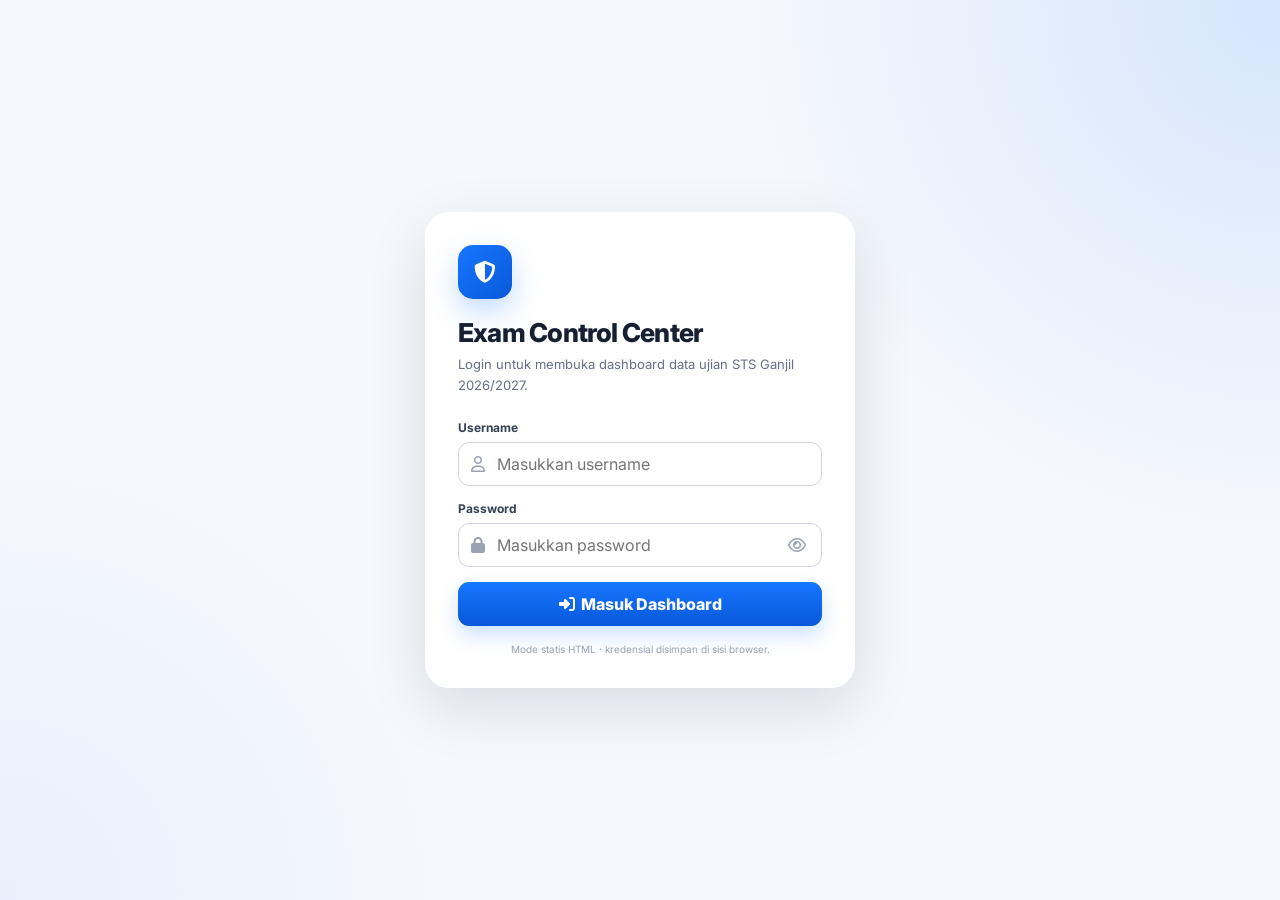
==== index.html @ 1c3812ce "Initial release Exam Control Center" ====
<!DOCTYPE html>
<html lang="id">
<head>
<meta charset="UTF-8">
<meta name="viewport" content="width=device-width, initial-scale=1.0">
<title>Exam Control Center — STS Ganjil 2026/2027</title>
<meta name="description" content="Dashboard data ujian dengan filter kelas, jam, mapel, jenis soal, hari, waktu dan salin token.">
<link rel="preconnect" href="https://fonts.googleapis.com">
<link rel="preconnect" href="https://fonts.gstatic.com" crossorigin>
<link href="https://fonts.googleapis.com/css2?family=Inter:wght@400;500;600;700;800&display=swap" rel="stylesheet">
<link rel="stylesheet" href="https://cdnjs.cloudflare.com/ajax/libs/font-awesome/6.5.2/css/all.min.css">
<style>
:root{
  --primary:#1677ff;--primary-dark:#0958d9;--primary-soft:#eaf3ff;
  --bg:#f4f7fb;--surface:#fff;--surface-soft:#f8fafc;--border:#e7ebf0;
  --text:#172033;--muted:#667085;--muted-2:#98a2b3;--success:#12b76a;--danger:#d92d20;
  --shadow:0 8px 30px rgba(15,23,42,.055);--shadow-lg:0 20px 60px rgba(15,23,42,.12);--radius:16px;
}
*{box-sizing:border-box}
html{scroll-behavior:smooth}
body{margin:0;min-height:100vh;font-family:Inter,system-ui,-apple-system,BlinkMacSystemFont,"Segoe UI",sans-serif;background:var(--bg);color:var(--text);overflow-x:hidden}
button,input,select{font:inherit}button{cursor:pointer;-webkit-tap-highlight-color:transparent}.hidden{display:none!important}

/* Login */
.login-shell{min-height:100vh;display:grid;place-items:center;padding:24px;background:radial-gradient(circle at 100% 0,rgba(22,119,255,.14),transparent 34%),radial-gradient(circle at 0 100%,rgba(64,150,255,.08),transparent 28%),#f5f8fc}
.login-card{width:min(430px,100%);padding:32px;background:rgba(255,255,255,.97);border:1px solid rgba(255,255,255,.9);border-radius:24px;box-shadow:var(--shadow-lg)}
.brand-mark{width:54px;height:54px;border-radius:15px;display:grid;place-items:center;background:linear-gradient(135deg,#1677ff,#0958d9);color:#fff;font-size:22px;box-shadow:0 12px 28px rgba(22,119,255,.26)}
.login-title{margin:18px 0 6px;font-size:26px;font-weight:800;letter-spacing:-.03em}.login-subtitle{margin:0 0 24px;color:var(--muted);font-size:13px;line-height:1.65}
.form-group{margin-bottom:15px}.form-label{display:block;margin-bottom:7px;font-size:12px;font-weight:700;color:#344054}.input-wrap{position:relative}.input-wrap>i{position:absolute;left:13px;top:50%;transform:translateY(-50%);color:var(--muted-2)}
.input-wrap input{width:100%;height:44px;padding:0 42px 0 38px;border:1px solid #d0d5dd;border-radius:11px;background:#fff;color:var(--text);outline:0;transition:.18s}.input-wrap input:focus{border-color:#69b1ff;box-shadow:0 0 0 4px rgba(22,119,255,.1)}
.password-toggle{position:absolute;right:9px;top:50%;transform:translateY(-50%);width:32px;height:32px;border:0;background:transparent;color:var(--muted-2)}
.login-btn{width:100%;height:44px;border:0;border-radius:11px;background:linear-gradient(180deg,#1677ff,#0958d9);color:#fff;font-weight:800;box-shadow:0 9px 20px rgba(22,119,255,.22);transition:.16s}.login-btn:hover{transform:translateY(-1px)}
.login-error{margin-top:12px;padding:10px 12px;border-radius:10px;background:#fff1f0;color:#cf1322;border:1px solid #ffccc7;font-size:12px}.login-foot{margin-top:17px;text-align:center;color:var(--muted-2);font-size:10px}

/* App shell */
.app{min-height:100vh}.topbar{position:sticky;top:0;z-index:50;background:rgba(255,255,255,.9);backdrop-filter:blur(18px);border-bottom:1px solid rgba(231,235,240,.95)}
.topbar-inner{max-width:1500px;margin:auto;min-height:68px;padding:12px 24px;display:flex;align-items:center;justify-content:space-between;gap:16px}.brand{display:flex;align-items:center;gap:11px;min-width:0}.brand .brand-mark{width:40px;height:40px;border-radius:11px;font-size:16px}.brand-text{min-width:0}.brand-title{font-size:15px;font-weight:800;white-space:nowrap;overflow:hidden;text-overflow:ellipsis}.brand-subtitle{margin-top:2px;color:var(--muted);font-size:10px}
.top-actions{display:flex;align-items:center;gap:8px}.user-pill{display:flex;align-items:center;gap:8px;padding:7px 10px;border:1px solid var(--border);background:#fff;border-radius:999px;color:#475467;font-size:11px;font-weight:700}.avatar{width:27px;height:27px;border-radius:50%;display:grid;place-items:center;background:var(--primary-soft);color:var(--primary-dark)}
.logout-btn,.icon-btn{border:1px solid var(--border);background:#fff;color:#475467;border-radius:10px;padding:9px 11px}.logout-btn{display:flex;align-items:center;gap:7px;font-size:11px;font-weight:800}.logout-btn:hover,.icon-btn:hover{background:#f8fafc;border-color:#cfd6df}

.page{max-width:1500px;margin:auto;padding:22px 24px 30px}.hero{display:flex;align-items:end;justify-content:space-between;gap:18px;margin-bottom:18px}.hero-title{margin:0 0 5px;font-size:28px;line-height:1.15;letter-spacing:-.035em}.hero-desc{margin:0;font-size:12px;color:var(--muted)}

.stats{display:grid;grid-template-columns:repeat(4,minmax(0,1fr));gap:12px;margin-bottom:16px}.stat-card{padding:16px;border:1px solid var(--border);border-radius:var(--radius);background:var(--surface);box-shadow:var(--shadow)}.stat-icon{width:34px;height:34px;border-radius:10px;display:grid;place-items:center;background:#f2f4f7;color:#475467}.stat-value{margin-top:10px;font-size:24px;font-weight:800;letter-spacing:-.03em}.stat-label{margin-top:3px;color:var(--muted);font-size:10px}

.filters{margin-bottom:16px;padding:16px;border:1px solid var(--border);border-radius:var(--radius);background:var(--surface);box-shadow:var(--shadow)}.filter-head{display:flex;align-items:center;justify-content:space-between;gap:10px;margin-bottom:12px}.section-title{display:flex;align-items:center;gap:8px;font-size:12px;font-weight:800}.reset-btn{border:0;background:transparent;color:var(--primary);font-size:11px;font-weight:800;padding:6px 8px;border-radius:8px}.reset-btn:hover{background:var(--primary-soft)}
.filter-grid{display:grid;grid-template-columns:minmax(220px,1.5fr) repeat(6,minmax(125px,1fr));gap:9px}.field{min-width:0}.field label{display:block;margin-bottom:6px;color:var(--muted-2);font-size:9px;text-transform:uppercase;letter-spacing:.06em;font-weight:800}.field input,.field select{width:100%;height:40px;padding:0 10px;border:1px solid #d0d5dd;border-radius:10px;background:#fff;color:#344054;font-size:11px;outline:0}.field input:focus,.field select:focus{border-color:#69b1ff;box-shadow:0 0 0 4px rgba(22,119,255,.08)}

.table-card{border:1px solid var(--border);border-radius:var(--radius);background:#fff;box-shadow:var(--shadow);overflow:hidden}.table-toolbar{min-height:54px;padding:10px 14px;display:flex;align-items:center;justify-content:space-between;gap:10px;border-bottom:1px solid var(--border);background:#fff}.result-count{color:var(--muted);font-size:11px}.page-size{display:flex;align-items:center;gap:7px;color:var(--muted);font-size:10px}.page-size select{height:34px;padding:0 8px;border:1px solid var(--border);border-radius:8px;background:#fff;color:#344054}
.table-wrap{width:100%;overflow:auto}table{width:100%;border-collapse:collapse;min-width:1080px}thead th{padding:11px 12px;background:#fbfcfe;border-bottom:1px solid var(--border);color:#667085;text-align:left;font-size:9px;text-transform:uppercase;letter-spacing:.05em;white-space:nowrap}tbody td{padding:12px;border-bottom:1px solid #f0f2f5;font-size:11px;vertical-align:middle}tbody tr{--class-bg:#f8fbff;--class-border:#91caff;--class-text:#0958d9;--type-bg:#f6f3ff;--type-border:#d3adf7;--type-text:#722ed1;--time-bg:#fff8e8;--time-border:#ffd666;--time-text:#ad6800;--hour-bg:#f0fdf4;--hour-border:#95de64;--hour-text:#237804;background:linear-gradient(90deg,var(--class-bg) 0%,#fff 24%,#fff 100%);transition:.18s ease}tbody tr:hover{background:linear-gradient(90deg,var(--class-bg) 0%,#f9fbff 34%,#fff 100%);box-shadow:inset 3px 0 0 var(--class-border)}tbody tr td:first-child{box-shadow:inset 3px 0 0 var(--class-border)}
.row-number{display:inline-grid;place-items:center;min-width:28px;height:28px;padding:0 7px;border-radius:8px;background:var(--class-bg);border:1px solid var(--class-border);color:var(--class-text);font-weight:800;font-size:10px}.table-card{border-color:#dfe5ec}.table-toolbar{background:linear-gradient(180deg,#ffffff,#fbfcfe)}
@media (max-width:680px){tbody tr{background:linear-gradient(135deg,var(--class-bg),#fff 56%);border-color:var(--class-border);box-shadow:0 4px 18px rgba(15,23,42,.055);overflow:hidden}tbody tr td:first-child{box-shadow:none}.date-cell,.time-cell{background:rgba(255,255,255,.65)!important}.row-number{min-width:25px;height:25px}.badge{font-size:8px;padding:5px 7px}}
.subject-cell{min-width:225px}.subject-title{font-weight:800;color:#1f2937}.subject-meta{display:flex;flex-wrap:wrap;gap:5px;margin-top:7px}.badge{display:inline-flex;align-items:center;gap:4px;padding:5px 8px;border-radius:999px;font-size:9px;font-weight:800;border:1px solid transparent}.badge-class{background:var(--class-bg);border-color:var(--class-border);color:var(--class-text)}.badge-type{background:var(--type-bg);border-color:var(--type-border);color:var(--type-text)}.badge-time{background:var(--time-bg);border-color:var(--time-border);color:var(--time-text)}.badge-hour{background:var(--hour-bg);border-color:var(--hour-border);color:var(--hour-text)}.badge-gray{background:#f2f4f7;color:#475467}.schedule{color:#344054;font-weight:700}.schedule-sub{margin-top:3px;color:var(--muted-2);font-size:9px}
.date-cell{padding:9px 10px!important;border-radius:10px;background:rgba(255,255,255,.72)}.time-cell{padding:9px 10px!important;border-radius:10px;background:var(--time-bg);border:1px solid var(--time-border);color:var(--time-text)}
.token-cell{display:flex;align-items:center;gap:6px}.token-code{display:inline-block;max-width:118px;overflow:hidden;text-overflow:ellipsis;white-space:nowrap;padding:6px 7px;border:1px solid #bae0ff;border-radius:8px;background:#eaf5ff;color:#0958d9;font-family:ui-monospace,SFMono-Regular,Menlo,monospace;font-size:10px;font-weight:800;letter-spacing:.03em}.copy-btn{display:inline-flex;align-items:center;justify-content:center;gap:5px;min-height:31px;padding:6px 8px;border:1px solid #cfe0f7;border-radius:8px;background:#fff;color:#1677ff;font-size:10px;font-weight:800;white-space:nowrap}.copy-btn:hover{background:#f3f8ff}.publish{font-size:10px;font-weight:800}.publish.no{color:var(--danger)}.publish.yes{color:#027a48}
.empty{padding:45px 20px;text-align:center;color:var(--muted-2)}.empty i{display:block;margin-bottom:10px;font-size:28px}
.pagination{display:flex;align-items:center;justify-content:space-between;gap:10px;padding:11px 14px}.pagination-info{color:var(--muted-2);font-size:10px}.pagination-controls{display:flex;align-items:center;justify-content:flex-end;flex-wrap:wrap;gap:4px}.pg-btn{min-width:31px;height:31px;padding:0 8px;border:1px solid var(--border);border-radius:8px;background:#fff;color:#475467;font-size:10px}.pg-btn:hover{background:#f8fafc}.pg-btn.active{background:var(--primary);border-color:var(--primary);color:#fff}.pg-btn:disabled{opacity:.45;cursor:not-allowed}

/* Modal */
.modal-backdrop{position:fixed;inset:0;z-index:100;display:grid;place-items:center;padding:18px;background:rgba(15,23,42,.5)}.modal{width:min(620px,100%);max-height:90vh;overflow:auto;border-radius:18px;background:#fff;box-shadow:var(--shadow-lg)}.modal-head{display:flex;align-items:center;justify-content:space-between;padding:15px 17px;border-bottom:1px solid var(--border)}.modal-title{font-size:14px;font-weight:800}.modal-close{width:32px;height:32px;border:0;border-radius:8px;background:transparent;color:var(--muted-2)}.modal-close:hover{background:#f2f4f7}.modal-body{padding:16px}.detail-grid{display:grid;grid-template-columns:repeat(2,minmax(0,1fr));gap:8px}.detail-item{padding:10px;border:1px solid var(--border);border-radius:10px;background:#fcfcfd}.detail-label{margin-bottom:4px;color:var(--muted-2);font-size:9px;text-transform:uppercase;letter-spacing:.05em;font-weight:800}.detail-value{color:#344054;font-size:11px;font-weight:700;word-break:break-word}.modal-token{margin-top:10px;padding:12px;border:1px solid #d6edff;border-radius:11px;background:#f6fbff}.modal-token-label{margin-bottom:6px;color:#667085;font-size:9px;font-weight:800}.modal-token-row{display:flex;align-items:center;justify-content:space-between;gap:10px}.modal-token-code{color:#0958d9;font-family:ui-monospace,SFMono-Regular,Menlo,monospace;font-size:18px;font-weight:800;letter-spacing:.06em;word-break:break-all}.note{margin-top:8px;color:var(--muted-2);font-size:9px;line-height:1.55}
.toast{position:fixed;right:16px;bottom:16px;z-index:200;display:flex;align-items:center;gap:8px;padding:10px 13px;border-radius:10px;background:#101828;color:#fff;font-size:11px;box-shadow:0 12px 30px rgba(16,24,40,.18)}

@media (max-width:1150px){.filter-grid{grid-template-columns:repeat(3,minmax(0,1fr))}.filter-grid .search-field{grid-column:1/-1}.stats{grid-template-columns:repeat(2,minmax(0,1fr))}}
@media (max-width:800px){.topbar-inner{padding:10px 14px}.page{padding:16px 14px 22px}.hero{align-items:flex-start;flex-direction:column}.hero-title{font-size:23px}.stats{gap:9px}.stat-card{padding:13px}}
@media (max-width:680px){
  .brand-subtitle{display:none}.user-pill{padding:6px 8px}.user-pill .avatar{width:24px;height:24px}.logout-btn{padding:8px 9px}.logout-btn span{display:none}
  .filter-grid{grid-template-columns:1fr 1fr}.filter-grid .search-field{grid-column:1/-1}
  .filter-grid .field input,.filter-grid .field select{height:42px}
  .table-wrap{overflow:visible}table{min-width:0;width:100%;border-collapse:separate;border-spacing:0}thead{display:none}tbody,tbody tr,tbody td{display:block;width:100%}
  tbody tr{margin:8px;border:1px solid #e7ebf0;border-radius:13px;background:#fff;box-shadow:0 3px 14px rgba(15,23,42,.04);padding:9px 11px}tbody tr:hover{background:#fff}
  tbody td{display:flex;align-items:flex-start;justify-content:space-between;gap:12px;padding:6px 0;border:0;font-size:10px}tbody td::before{content:attr(data-label);flex:0 0 82px;padding-top:2px;color:var(--muted-2);font-size:8px;text-transform:uppercase;letter-spacing:.05em;font-weight:800}
  tbody td:nth-child(2){display:block;padding-top:1px}.subject-title{font-size:12px}.subject-meta{margin-top:7px}.token-cell{max-width:68%;justify-content:flex-end;flex-wrap:wrap}.token-code{max-width:112px;font-size:10px}.copy-btn{min-height:32px}
  .pagination{flex-direction:column;align-items:stretch}.pagination-info{text-align:center}.pagination-controls{justify-content:center}
  .modal-backdrop{padding:10px}.modal{max-height:93vh;border-radius:15px}.detail-grid{grid-template-columns:1fr}
}
@media (max-width:460px){.page{padding-inline:10px}.hero-title{font-size:21px}.stats{grid-template-columns:1fr 1fr}.stat-value{font-size:20px}.stat-label{font-size:9px}.filter-grid{grid-template-columns:1fr}.filter-grid .search-field{grid-column:auto}.brand-title{font-size:13px}.top-actions .user-pill{display:none}.logout-btn{font-size:10px}.logout-btn span{display:inline}.table-toolbar{align-items:flex-start;flex-direction:column}.page-size{width:100%;justify-content:space-between}.token-cell{max-width:72%}.modal-token-row{align-items:flex-start;flex-direction:column}}
</style>
</head>
<body>

<section id="loginView" class="login-shell">
  <div class="login-card">
    <div class="brand-mark"><i class="fa-solid fa-shield-halved"></i></div>
    <div class="login-title">Exam Control Center</div>
    <div class="login-subtitle">Login untuk membuka dashboard data ujian STS Ganjil 2026/2027.</div>
    <form id="loginForm">
      <div class="form-group">
        <label class="form-label" for="username">Username</label>
        <div class="input-wrap">
          <i class="fa-regular fa-user"></i>
          <input id="username" autocomplete="username" placeholder="Masukkan username" required>
        </div>
      </div>
      <div class="form-group">
        <label class="form-label" for="password">Password</label>
        <div class="input-wrap">
          <i class="fa-solid fa-lock"></i>
          <input id="password" type="password" autocomplete="current-password" placeholder="Masukkan password" required>
          <button class="password-toggle" type="button" id="togglePassword" aria-label="Tampilkan password"><i class="fa-regular fa-eye"></i></button>
        </div>
      </div>
      <button class="login-btn" type="submit"><i class="fa-solid fa-right-to-bracket"></i>&nbsp; Masuk Dashboard</button>
      <div id="loginError" class="login-error hidden"></div>
    </form>
    <div class="login-foot">Mode statis HTML · kredensial disimpan di sisi browser.</div>
  </div>
</section>

<section id="appView" class="app hidden">
  <header class="topbar">
    <div class="topbar-inner">
      <div class="brand">
        <div class="brand-mark"><i class="fa-solid fa-layer-group"></i></div>
        <div class="brand-text">
          <div class="brand-title">Exam Control Center</div>
          <div class="brand-subtitle">STS Ganjil 2026/2027 · Data Ujian</div>
        </div>
      </div>
      <div class="top-actions">
        <div class="user-pill"><span class="avatar"><i class="fa-solid fa-user"></i></span><span id="loggedUser">admin</span></div>
        <button class="logout-btn" id="logoutBtn"><i class="fa-solid fa-arrow-right-from-bracket"></i><span>Keluar</span></button>
      </div>
    </div>
  </header>

  <main class="page">
    <div class="hero">
      <div>
        <h1 class="hero-title">Jadwal & Token Ujian</h1>
        <p class="hero-desc">Cari jadwal, cek detail kelas, dan salin token ujian dengan cepat.</p>
      </div>
      <div class="user-pill"><i class="fa-regular fa-calendar"></i> 132 data ujian</div>
    </div>

    <div class="stats">
      <div class="stat-card"><div class="stat-top"><div class="stat-icon"><i class="fa-solid fa-list-check"></i></div></div><div class="stat-value" id="statTotal">0</div><div class="stat-label">Total data</div></div>
      <div class="stat-card"><div class="stat-top"><div class="stat-icon"><i class="fa-solid fa-graduation-cap"></i></div></div><div class="stat-value" id="statClasses">0</div><div class="stat-label">Kelas</div></div>
      <div class="stat-card"><div class="stat-top"><div class="stat-icon"><i class="fa-solid fa-book"></i></div></div><div class="stat-value" id="statSubjects">0</div><div class="stat-label">Mata pelajaran</div></div>
      <div class="stat-card"><div class="stat-top"><div class="stat-icon"><i class="fa-solid fa-key"></i></div></div><div class="stat-value" id="statTokens">0</div><div class="stat-label">Token unik</div></div>
    </div>

    <section class="filters">
      <div class="filter-head">
        <div class="section-title"><i class="fa-solid fa-sliders"></i> Filter Data Ujian</div>
        <button class="reset-btn" id="resetBtn"><i class="fa-solid fa-rotate-left"></i> Reset</button>
      </div>
      <div class="filter-grid">
        <div class="field search-field"><label>Pencarian</label><input id="searchFilter" placeholder="Cari mapel, kelas, kode/token..."></div>
        <div class="field"><label>Kelas</label><select id="classFilter"><option value="">Semua kelas</option></select></div>
        <div class="field"><label>Jam ke</label><select id="hourFilter"><option value="">Semua jam</option></select></div>
        <div class="field"><label>Mapel</label><select id="subjectFilter"><option value="">Semua mapel</option></select></div>
        <div class="field"><label>Jenis soal</label><select id="typeFilter"><option value="">PG + Essay</option><option value="PG">PG</option><option value="Essay">Essay</option></select></div>
        <div class="field"><label>Hari</label><select id="dayFilter"><option value="">Semua hari</option></select></div>
        <div class="field"><label>Waktu ujian</label><select id="timeFilter"><option value="">Semua waktu</option></select></div>
      </div>
    </section>

    <section class="table-card">
      <div class="table-toolbar">
        <div class="result-count" id="resultCount">Menampilkan 0 data</div>
        <div class="page-size"><span>Per halaman</span><select id="pageSize"><option>15</option><option>25</option><option>50</option><option>100</option></select></div>
      </div>
      <div class="table-wrap">
        <table>
          <thead>
            <tr>
              <th>No.</th>
              <th>Mapel / Kelas</th>
              <th>Hari & Tanggal</th>
              <th>Jam</th>
              <th>Waktu Ujian</th>
              <th>Token Ujian</th>
              <th>Publish</th>
              <th>Aksi</th>
            </tr>
          </thead>
          <tbody id="tableBody"></tbody>
        </table>
      </div>
      <div class="pagination">
        <div class="pagination-info" id="paginationInfo"></div>
        <div class="pagination-controls" id="paginationControls"></div>
      </div>
    </section>
  </main>
</section>

<div id="modalBackdrop" class="modal-backdrop hidden">
  <div class="modal" role="dialog" aria-modal="true">
    <div class="modal-head">
      <div class="modal-title">Detail Ujian</div>
      <button class="modal-close" id="modalClose" aria-label="Tutup"><i class="fa-solid fa-xmark"></i></button>
    </div>
    <div class="modal-body" id="modalBody"></div>
  </div>
</div>

<script>
const EXAM_DATA = [{"subject":"Seni Budaya","class_grade":"X","type":"PG","day":"Jumat","date":"18 September 2026","hour":3,"time":"10.00 - 11.30","code":"MUBG75006","publish_status":"NO","publish_date":"","exam_time":"-","title":"Seni Budaya - Kelas X (PG)"},{"subject":"Seni Budaya","class_grade":"XI","type":"PG","day":"Selasa","date":"15 September 2026","hour":3,"time":"11.00 - 12.30","code":"NCFB92559","publish_status":"NO","publish_date":"","exam_time":"15-09-2026, 11:00:00 GMT","title":"Seni Budaya - Kelas XI (PG)"},{"subject":"Sejarah","class_grade":"XII","type":"Essay","day":"Selasa","date":"15 September 2026","hour":1,"time":"07.00 - 08.30","code":"KJKX48517","publish_status":"NO","publish_date":"","exam_time":"15-09-2026, 07:00:00 GMT","title":"Sejarah - Kelas XII (Essay)"},{"subject":"Sejarah","class_grade":"XII","type":"PG","day":"Selasa","date":"15 September 2026","hour":1,"time":"07.00 - 08.30","code":"KMBG04668","publish_status":"NO","publish_date":"","exam_time":"15-09-2026, 07:00:00 GMT","title":"Sejarah - Kelas XII (PG)"},{"subject":"Agama Katolik","class_grade":"XII","type":"Essay","day":"Senin","date":"21 September 2026","hour":3,"time":"11.00 - 12.30","code":"QZKU89924","publish_status":"NO","publish_date":"","exam_time":"-","title":"Agama Katolik - Kelas XII (Essay)"},{"subject":"Agama Katolik","class_grade":"XII","type":"PG","day":"Senin","date":"21 September 2026","hour":3,"time":"11.00 - 12.30","code":"VRZD17117","publish_status":"NO","publish_date":"","exam_time":"-","title":"Agama Katolik - Kelas XII (PG)"},{"subject":"Agama Kristen","class_grade":"XII","type":"Essay","day":"Senin","date":"21 September 2026","hour":3,"time":"11.00 - 12.30","code":"ZZSC22574","publish_status":"NO","publish_date":"","exam_time":"-","title":"Agama Kristen - Kelas XII (Essay)"},{"subject":"Agama Kristen","class_grade":"XII","type":"PG","day":"Senin","date":"21 September 2026","hour":3,"time":"11.00 - 12.30","code":"UXGH02096","publish_status":"NO","publish_date":"","exam_time":"-","title":"Agama Kristen - Kelas XII (PG)"},{"subject":"Agama Islam","class_grade":"XII","type":"Essay","day":"Senin","date":"21 September 2026","hour":3,"time":"11.00 - 12.30","code":"CPJV43470","publish_status":"NO","publish_date":"","exam_time":"-","title":"Agama Islam - Kelas XII (Essay)"},{"subject":"Agama Islam","class_grade":"XII","type":"PG","day":"Senin","date":"21 September 2026","hour":3,"time":"11.00 - 12.30","code":"XQHX16496","publish_status":"NO","publish_date":"","exam_time":"-","title":"Agama Islam - Kelas XII (PG)"},{"subject":"Pendidikan Pancasila","class_grade":"X","type":"Essay","day":"Senin","date":"21 September 2026","hour":3,"time":"11.00 - 12.30","code":"VXVN67078","publish_status":"NO","publish_date":"","exam_time":"-","title":"Pendidikan Pancasila - Kelas X (Essay)"},{"subject":"Pendidikan Pancasila","class_grade":"X","type":"PG","day":"Senin","date":"21 September 2026","hour":3,"time":"11.00 - 12.30","code":"PGAH91709","publish_status":"NO","publish_date":"","exam_time":"-","title":"Pendidikan Pancasila - Kelas X (PG)"},{"subject":"Bahasa Inggris","class_grade":"XII","type":"Essay","day":"Senin","date":"21 September 2026","hour":2,"time":"09.00 - 10.30","code":"BYWB15669","publish_status":"NO","publish_date":"","exam_time":"-","title":"Bahasa Inggris - Kelas XII (Essay)"},{"subject":"Bahasa Inggris","class_grade":"XII","type":"PG","day":"Senin","date":"21 September 2026","hour":2,"time":"09.00 - 10.30","code":"FZRH51673","publish_status":"NO","publish_date":"","exam_time":"-","title":"Bahasa Inggris - Kelas XII (PG)"},{"subject":"Informatika","class_grade":"XI","type":"Essay","day":"Senin","date":"21 September 2026","hour":2,"time":"09.00 - 10.30","code":"UDHG06838","publish_status":"NO","publish_date":"","exam_time":"-","title":"Informatika - Kelas XI (Essay)"},{"subject":"Informatika","class_grade":"XI","type":"PG","day":"Senin","date":"21 September 2026","hour":2,"time":"09.00 - 10.30","code":"KFGH69515","publish_status":"NO","publish_date":"","exam_time":"-","title":"Informatika - Kelas XI (PG)"},{"subject":"Bahasa Jepang","class_grade":"X","type":"Essay","day":"Senin","date":"21 September 2026","hour":2,"time":"09.00 - 10.30","code":"AZPE62175","publish_status":"NO","publish_date":"","exam_time":"-","title":"Bahasa Jepang - Kelas X (Essay)"},{"subject":"Bahasa Jepang","class_grade":"X","type":"PG","day":"Senin","date":"21 September 2026","hour":2,"time":"09.00 - 10.30","code":"JZML98634","publish_status":"NO","publish_date":"","exam_time":"-","title":"Bahasa Jepang - Kelas X (PG)"},{"subject":"Informatika","class_grade":"XII","type":"Essay","day":"Senin","date":"21 September 2026","hour":1,"time":"07.00 - 08.30","code":"FMFG61360","publish_status":"NO","publish_date":"","exam_time":"-","title":"Informatika - Kelas XII (Essay)"},{"subject":"Informatika","class_grade":"XII","type":"PG","day":"Senin","date":"21 September 2026","hour":1,"time":"07.00 - 08.30","code":"EAVV40650","publish_status":"NO","publish_date":"","exam_time":"-","title":"Informatika - Kelas XII (PG)"},{"subject":"Bahasa Inggris","class_grade":"XI","type":"Essay","day":"Senin","date":"21 September 2026","hour":1,"time":"07.00 - 08.30","code":"GTGK54186","publish_status":"NO","publish_date":"","exam_time":"-","title":"Bahasa Inggris - Kelas XI (Essay)"},{"subject":"Bahasa Inggris","class_grade":"XI","type":"PG","day":"Senin","date":"21 September 2026","hour":1,"time":"07.00 - 08.30","code":"NXSB20339","publish_status":"NO","publish_date":"","exam_time":"-","title":"Bahasa Inggris - Kelas XI (PG)"},{"subject":"Geografi","class_grade":"X","type":"Essay","day":"Senin","date":"21 September 2026","hour":1,"time":"07.00 - 08.30","code":"TFMR76511","publish_status":"NO","publish_date":"","exam_time":"-","title":"Geografi - Kelas X (Essay)"},{"subject":"Geografi","class_grade":"X","type":"PG","day":"Senin","date":"21 September 2026","hour":1,"time":"07.00 - 08.30","code":"PPUM12561","publish_status":"NO","publish_date":"","exam_time":"-","title":"Geografi - Kelas X (PG)"},{"subject":"KKA","class_grade":"XII","type":"Essay","day":"Jumat","date":"18 September 2026","hour":3,"time":"10.00 - 11.30","code":"ZXJH22178","publish_status":"NO","publish_date":"","exam_time":"-","title":"KKA - Kelas XII (Essay)"},{"subject":"KKA","class_grade":"XII","type":"PG","day":"Jumat","date":"18 September 2026","hour":3,"time":"10.00 - 11.30","code":"XHCX41370","publish_status":"NO","publish_date":"","exam_time":"-","title":"KKA - Kelas XII (PG)"},{"subject":"Bahasa Jepang","class_grade":"XI","type":"Essay","day":"Jumat","date":"18 September 2026","hour":3,"time":"10.00 - 11.30","code":"APYN05034","publish_status":"NO","publish_date":"","exam_time":"-","title":"Bahasa Jepang - Kelas XI (Essay)"},{"subject":"Bahasa Jepang","class_grade":"XI","type":"PG","day":"Jumat","date":"18 September 2026","hour":3,"time":"10.00 - 11.30","code":"LWPA31210","publish_status":"NO","publish_date":"","exam_time":"-","title":"Bahasa Jepang - Kelas XI (PG)"},{"subject":"Seni Budaya","class_grade":"X","type":"Essay","day":"Jumat","date":"18 September 2026","hour":3,"time":"10.00 - 11.30","code":"QYXA23258","publish_status":"NO","publish_date":"","exam_time":"-","title":"Seni Budaya - Kelas X (Essay)"},{"subject":"Bahasa Jepang","class_grade":"XII","type":"Essay","day":"Jumat","date":"18 September 2026","hour":2,"time":"08.15 - 09.45","code":"BUVC02288","publish_status":"NO","publish_date":"","exam_time":"-","title":"Bahasa Jepang - Kelas XII (Essay)"},{"subject":"Bahasa Jepang","class_grade":"XII","type":"PG","day":"Jumat","date":"18 September 2026","hour":2,"time":"08.15 - 09.45","code":"TSEF54668","publish_status":"NO","publish_date":"","exam_time":"-","title":"Bahasa Jepang - Kelas XII (PG)"},{"subject":"PJOK","class_grade":"XI","type":"Essay","day":"Jumat","date":"18 September 2026","hour":2,"time":"08.15 - 09.45","code":"TNKJ35203","publish_status":"NO","publish_date":"","exam_time":"-","title":"PJOK - Kelas XI (Essay)"},{"subject":"PJOK","class_grade":"XI","type":"PG","day":"Jumat","date":"18 September 2026","hour":2,"time":"08.15 - 09.45","code":"FTYZ59064","publish_status":"NO","publish_date":"","exam_time":"-","title":"PJOK - Kelas XI (PG)"},{"subject":"KKA","class_grade":"X","type":"Essay","day":"Jumat","date":"18 September 2026","hour":2,"time":"08.15 - 09.45","code":"MPYZ03606","publish_status":"NO","publish_date":"","exam_time":"-","title":"KKA - Kelas X (Essay)"},{"subject":"KKA","class_grade":"X","type":"PG","day":"Jumat","date":"18 September 2026","hour":2,"time":"08.15 - 09.45","code":"FSRA50137","publish_status":"NO","publish_date":"","exam_time":"-","title":"KKA - Kelas X (PG)"},{"subject":"Kimia","class_grade":"XII","type":"Essay","day":"Jumat","date":"18 September 2026","hour":1,"time":"06.30 - 08.00","code":"NKSD86210","publish_status":"NO","publish_date":"","exam_time":"-","title":"Kimia - Kelas XII (Essay)"},{"subject":"Kimia","class_grade":"XII","type":"PG","day":"Jumat","date":"18 September 2026","hour":1,"time":"06.30 - 08.00","code":"DEZN13827","publish_status":"NO","publish_date":"","exam_time":"-","title":"Kimia - Kelas XII (PG)"},{"subject":"Bahasa Inggris TL","class_grade":"XII","type":"Essay","day":"Jumat","date":"18 September 2026","hour":1,"time":"06.30 - 08.00","code":"QLJY13696","publish_status":"NO","publish_date":"","exam_time":"-","title":"Bahasa Inggris TL - Kelas XII (Essay)"},{"subject":"Bahasa Inggris TL","class_grade":"XII","type":"PG","day":"Jumat","date":"18 September 2026","hour":1,"time":"06.30 - 08.00","code":"PBKL24672","publish_status":"NO","publish_date":"","exam_time":"-","title":"Bahasa Inggris TL - Kelas XII (PG)"},{"subject":"Pendidikan Pancasila","class_grade":"XI","type":"Essay","day":"Jumat","date":"18 September 2026","hour":1,"time":"06.30 - 08.00","code":"HKNW67933","publish_status":"NO","publish_date":"","exam_time":"-","title":"Pendidikan Pancasila - Kelas XI (Essay)"},{"subject":"Pendidikan Pancasila","class_grade":"XI","type":"PG","day":"Jumat","date":"18 September 2026","hour":1,"time":"06.30 - 08.00","code":"YVWJ27490","publish_status":"NO","publish_date":"","exam_time":"-","title":"Pendidikan Pancasila - Kelas XI (PG)"},{"subject":"Biologi","class_grade":"X","type":"Essay","day":"Jumat","date":"18 September 2026","hour":1,"time":"06.30 - 08.00","code":"ZXVE55704","publish_status":"NO","publish_date":"","exam_time":"-","title":"Biologi - Kelas X (Essay)"},{"subject":"Biologi","class_grade":"X","type":"PG","day":"Jumat","date":"18 September 2026","hour":1,"time":"06.30 - 08.00","code":"YZSN24004","publish_status":"NO","publish_date":"","exam_time":"-","title":"Biologi - Kelas X (PG)"},{"subject":"Seni Budaya","class_grade":"XII","type":"Essay","day":"Kamis","date":"17 September 2026","hour":3,"time":"11.00 - 12.30","code":"YQRG91389","publish_status":"NO","publish_date":"","exam_time":"-","title":"Seni Budaya - Kelas XII (Essay)"},{"subject":"Seni Budaya","class_grade":"XII","type":"PG","day":"Kamis","date":"17 September 2026","hour":3,"time":"11.00 - 12.30","code":"YVMP14428","publish_status":"NO","publish_date":"","exam_time":"-","title":"Seni Budaya - Kelas XII (PG)"},{"subject":"PJOK","class_grade":"X","type":"Essay","day":"Kamis","date":"17 September 2026","hour":3,"time":"11.00 - 12.30","code":"JNBM14104","publish_status":"NO","publish_date":"","exam_time":"-","title":"PJOK - Kelas X (Essay)"},{"subject":"PJOK","class_grade":"X","type":"PG","day":"Kamis","date":"17 September 2026","hour":3,"time":"11.00 - 12.30","code":"GAFC01273","publish_status":"NO","publish_date":"","exam_time":"-","title":"PJOK - Kelas X (PG)"},{"subject":"Matematika TL","class_grade":"XII","type":"Essay","day":"Kamis","date":"17 September 2026","hour":2,"time":"09.00 - 10.30","code":"GDVR10320","publish_status":"NO","publish_date":"","exam_time":"-","title":"Matematika TL - Kelas XII (Essay)"},{"subject":"Matematika TL","class_grade":"XII","type":"PG","day":"Kamis","date":"17 September 2026","hour":2,"time":"09.00 - 10.30","code":"GCXY27529","publish_status":"NO","publish_date":"","exam_time":"-","title":"Matematika TL - Kelas XII (PG)"},{"subject":"Biologi","class_grade":"XII","type":"Essay","day":"Kamis","date":"17 September 2026","hour":2,"time":"09.00 - 10.30","code":"GVLB54909","publish_status":"NO","publish_date":"","exam_time":"-","title":"Biologi - Kelas XII (Essay)"},{"subject":"Biologi","class_grade":"XII","type":"PG","day":"Kamis","date":"17 September 2026","hour":2,"time":"09.00 - 10.30","code":"WFJK62709","publish_status":"NO","publish_date":"","exam_time":"-","title":"Biologi - Kelas XII (PG)"},{"subject":"Sosiologi","class_grade":"XI","type":"Essay","day":"Kamis","date":"17 September 2026","hour":2,"time":"09.00 - 10.30","code":"NDGD87712","publish_status":"NO","publish_date":"","exam_time":"-","title":"Sosiologi - Kelas XI (Essay)"},{"subject":"Sosiologi","class_grade":"XI","type":"PG","day":"Kamis","date":"17 September 2026","hour":2,"time":"09.00 - 10.30","code":"JWLS87860","publish_status":"NO","publish_date":"","exam_time":"-","title":"Sosiologi - Kelas XI (PG)"},{"subject":"Fisika","class_grade":"XI","type":"Essay","day":"Kamis","date":"17 September 2026","hour":2,"time":"09.00 - 10.30","code":"QBNW51056","publish_status":"NO","publish_date":"","exam_time":"-","title":"Fisika - Kelas XI (Essay)"},{"subject":"Fisika","class_grade":"XI","type":"PG","day":"Kamis","date":"17 September 2026","hour":2,"time":"09.00 - 10.30","code":"BJSH06602","publish_status":"NO","publish_date":"","exam_time":"-","title":"Fisika - Kelas XI (PG)"},{"subject":"Matematika","class_grade":"X","type":"Essay","day":"Kamis","date":"17 September 2026","hour":2,"time":"09.00 - 10.30","code":"ZQDN41794","publish_status":"NO","publish_date":"","exam_time":"-","title":"Matematika - Kelas X (Essay)"},{"subject":"Matematika","class_grade":"X","type":"PG","day":"Kamis","date":"17 September 2026","hour":2,"time":"09.00 - 10.30","code":"YQTV44622","publish_status":"NO","publish_date":"","exam_time":"-","title":"Matematika - Kelas X (PG)"},{"subject":"Pendidikan Pancasila","class_grade":"XII","type":"Essay","day":"Kamis","date":"17 September 2026","hour":1,"time":"07.00 - 08.30","code":"VCZD25502","publish_status":"NO","publish_date":"","exam_time":"-","title":"Pendidikan Pancasila - Kelas XII (Essay)"},{"subject":"Pendidikan Pancasila","class_grade":"XII","type":"PG","day":"Kamis","date":"17 September 2026","hour":1,"time":"07.00 - 08.30","code":"KVFS11498","publish_status":"NO","publish_date":"","exam_time":"-","title":"Pendidikan Pancasila - Kelas XII (PG)"},{"subject":"Fisika","class_grade":"XI","type":"Essay","day":"Kamis","date":"17 September 2026","hour":1,"time":"07.00 - 08.30","code":"CEDU17686","publish_status":"NO","publish_date":"","exam_time":"-","title":"Fisika - Kelas XI (Essay)"},{"subject":"Fisika","class_grade":"XI","type":"PG","day":"Kamis","date":"17 September 2026","hour":1,"time":"07.00 - 08.30","code":"KFFU40864","publish_status":"NO","publish_date":"","exam_time":"-","title":"Fisika - Kelas XI (PG)"},{"subject":"Sosiologi","class_grade":"XI","type":"Essay","day":"Kamis","date":"17 September 2026","hour":1,"time":"07.00 - 08.30","code":"HQNM02096","publish_status":"NO","publish_date":"","exam_time":"-","title":"Sosiologi - Kelas XI (Essay)"},{"subject":"Sosiologi","class_grade":"XI","type":"PG","day":"Kamis","date":"17 September 2026","hour":1,"time":"07.00 - 08.30","code":"QDJG22721","publish_status":"NO","publish_date":"","exam_time":"-","title":"Sosiologi - Kelas XI (PG)"},{"subject":"Matematika TL","class_grade":"XI","type":"Essay","day":"Kamis","date":"17 September 2026","hour":1,"time":"07.00 - 08.30","code":"DFKS33609","publish_status":"NO","publish_date":"","exam_time":"-","title":"Matematika TL - Kelas XI (Essay)"},{"subject":"Matematika TL","class_grade":"XI","type":"PG","day":"Kamis","date":"17 September 2026","hour":1,"time":"07.00 - 08.30","code":"WTUK79956","publish_status":"NO","publish_date":"","exam_time":"-","title":"Matematika TL - Kelas XI (PG)"},{"subject":"Agama Katolik","class_grade":"X","type":"Essay","day":"Kamis","date":"17 September 2026","hour":1,"time":"07.00 - 08.30","code":"WSSW03938","publish_status":"NO","publish_date":"","exam_time":"-","title":"Agama Katolik - Kelas X (Essay)"},{"subject":"Agama Katolik","class_grade":"X","type":"PG","day":"Kamis","date":"17 September 2026","hour":1,"time":"07.00 - 08.30","code":"GGKC68886","publish_status":"NO","publish_date":"","exam_time":"-","title":"Agama Katolik - Kelas X (PG)"},{"subject":"Agama Kristen","class_grade":"X","type":"Essay","day":"Kamis","date":"17 September 2026","hour":1,"time":"07.00 - 08.30","code":"TJCB70234","publish_status":"NO","publish_date":"","exam_time":"-","title":"Agama Kristen - Kelas X (Essay)"},{"subject":"Agama Kristen","class_grade":"X","type":"PG","day":"Kamis","date":"17 September 2026","hour":1,"time":"07.00 - 08.30","code":"VQCR44450","publish_status":"NO","publish_date":"","exam_time":"-","title":"Agama Kristen - Kelas X (PG)"},{"subject":"Agama Islam","class_grade":"X","type":"Essay","day":"Kamis","date":"17 September 2026","hour":1,"time":"07.00 - 08.30","code":"ACHT22380","publish_status":"NO","publish_date":"","exam_time":"-","title":"Agama Islam - Kelas X (Essay)"},{"subject":"Agama Islam","class_grade":"X","type":"PG","day":"Kamis","date":"17 September 2026","hour":1,"time":"07.00 - 08.30","code":"ELZE31012","publish_status":"NO","publish_date":"","exam_time":"-","title":"Agama Islam - Kelas X (PG)"},{"subject":"KKA","class_grade":"XI","type":"Essay","day":"Rabu","date":"16 September 2026","hour":3,"time":"07.00 - 08.30","code":"VWRG08027","publish_status":"NO","publish_date":"","exam_time":"-","title":"KKA - Kelas XI (Essay)"},{"subject":"KKA","class_grade":"XI","type":"PG","day":"Rabu","date":"16 September 2026","hour":3,"time":"11.00 - 12.30","code":"QPPU04604","publish_status":"NO","publish_date":"","exam_time":"-","title":"KKA - Kelas XI (PG)"},{"subject":"Sosiologi","class_grade":"X","type":"Essay","day":"Rabu","date":"16 September 2026","hour":3,"time":"11.00 - 12.30","code":"EXAE52782","publish_status":"NO","publish_date":"","exam_time":"-","title":"Sosiologi - Kelas X (Essay)"},{"subject":"Sosiologi","class_grade":"X","type":"PG","day":"Rabu","date":"16 September 2026","hour":3,"time":"11.00 - 12.30","code":"UGKR79126","publish_status":"NO","publish_date":"","exam_time":"-","title":"Sosiologi - Kelas X (PG)"},{"subject":"Sejarah","class_grade":"XI","type":"Essay","day":"Rabu","date":"16 September 2026","hour":2,"time":"09.00 - 10.30","code":"SUHW01435","publish_status":"NO","publish_date":"","exam_time":"-","title":"Sejarah - Kelas XI (Essay)"},{"subject":"Sejarah","class_grade":"XI","type":"PG","day":"Rabu","date":"16 September 2026","hour":2,"time":"09.00 - 10.30","code":"JNSY04802","publish_status":"NO","publish_date":"","exam_time":"-","title":"Sejarah - Kelas XI (PG)"},{"subject":"Kimia","class_grade":"X","type":"Essay","day":"Rabu","date":"16 September 2026","hour":2,"time":"09.00 - 10.30","code":"TKJG55575","publish_status":"NO","publish_date":"","exam_time":"-","title":"Kimia - Kelas X (Essay)"},{"subject":"Kimia","class_grade":"X","type":"PG","day":"Rabu","date":"16 September 2026","hour":2,"time":"09.00 - 10.30","code":"GSHX04248","publish_status":"NO","publish_date":"","exam_time":"-","title":"Kimia - Kelas X (PG)"},{"subject":"Fisika","class_grade":"XII","type":"Essay","day":"Rabu","date":"16 September 2026","hour":1,"time":"07.00 - 08.30","code":"GUWY50406","publish_status":"NO","publish_date":"","exam_time":"-","title":"Fisika - Kelas XII (Essay)"},{"subject":"Fisika","class_grade":"XII","type":"PG","day":"Rabu","date":"16 September 2026","hour":1,"time":"07.00 - 08.30","code":"SJBH42434","publish_status":"NO","publish_date":"","exam_time":"-","title":"Fisika - Kelas XII (PG)"},{"subject":"Sosiologi","class_grade":"XII","type":"Essay","day":"Rabu","date":"16 September 2026","hour":1,"time":"07.00 - 08.30","code":"DKZY34304","publish_status":"NO","publish_date":"","exam_time":"-","title":"Sosiologi - Kelas XII (Essay)"},{"subject":"Sosiologi","class_grade":"XII","type":"PG","day":"Rabu","date":"16 September 2026","hour":1,"time":"07.00 - 08.30","code":"UNWV29440","publish_status":"NO","publish_date":"","exam_time":"-","title":"Sosiologi - Kelas XII (PG)"},{"subject":"Ekonomi","class_grade":"XI","type":"Essay","day":"Rabu","date":"16 September 2026","hour":1,"time":"07.00 - 08.30","code":"NSCQ60383","publish_status":"NO","publish_date":"","exam_time":"-","title":"Ekonomi - Kelas XI (Essay)"},{"subject":"Ekonomi","class_grade":"XI","type":"PG","day":"Rabu","date":"16 September 2026","hour":1,"time":"07.00 - 08.30","code":"PAUZ27999","publish_status":"NO","publish_date":"","exam_time":"-","title":"Ekonomi - Kelas XI (PG)"},{"subject":"Kimia","class_grade":"XI","type":"Essay","day":"Rabu","date":"16 September 2026","hour":1,"time":"07.00 - 08.30","code":"MHNS20372","publish_status":"NO","publish_date":"","exam_time":"-","title":"Kimia - Kelas XI (Essay)"},{"subject":"Kimia","class_grade":"XI","type":"PG","day":"Rabu","date":"16 September 2026","hour":1,"time":"07.00 - 08.30","code":"CVLV04591","publish_status":"NO","publish_date":"","exam_time":"-","title":"Kimia - Kelas XI (PG)"},{"subject":"Informatika","class_grade":"X","type":"Essay","day":"Rabu","date":"16 September 2026","hour":1,"time":"07.00 - 08.30","code":"TVXP01518","publish_status":"NO","publish_date":"","exam_time":"-","title":"Informatika - Kelas X (Essay)"},{"subject":"Informatika","class_grade":"X","type":"PG","day":"Rabu","date":"16 September 2026","hour":1,"time":"07.00 - 08.30","code":"RQNN16593","publish_status":"NO","publish_date":"","exam_time":"-","title":"Informatika - Kelas X (PG)"},{"subject":"PJOK","class_grade":"XII","type":"Essay","day":"Selasa","date":"15 September 2026","hour":3,"time":"11.00 - 12.30","code":"CERJ26432","publish_status":"NO","publish_date":"","exam_time":"15-09-2026, 11:00:00 GMT","title":"PJOK - Kelas XII (Essay)"},{"subject":"PJOK","class_grade":"XII","type":"PG","day":"Selasa","date":"15 September 2026","hour":3,"time":"11.00 - 12.30","code":"MARE35395","publish_status":"NO","publish_date":"","exam_time":"15-09-2026, 11:00:00 GMT","title":"PJOK - Kelas XII (PG)"},{"subject":"Seni Budaya","class_grade":"XI","type":"Essay","day":"Selasa","date":"15 September 2026","hour":3,"time":"11.00 - 12.30","code":"PAUK78979","publish_status":"NO","publish_date":"","exam_time":"15-09-2026, 11:00:00 GMT","title":"Seni Budaya - Kelas XI (Essay)"},{"subject":"LBI","class_grade":"X","type":"Essay","day":"Selasa","date":"15 September 2026","hour":3,"time":"11.00 - 12.30","code":"TVGG93970","publish_status":"NO","publish_date":"","exam_time":"15-09-2026, 11:00:00 GMT","title":"LBI - Kelas X (Essay)"},{"subject":"LBI","class_grade":"X","type":"PG","day":"Selasa","date":"15 September 2026","hour":3,"time":"11.00 - 12.30","code":"ANVG64188","publish_status":"NO","publish_date":"","exam_time":"15-09-2026, 11:00:00 GMT","title":"LBI - Kelas X (PG)"},{"subject":"Matematika","class_grade":"XII","type":"Essay","day":"Selasa","date":"15 September 2026","hour":2,"time":"09.00 - 10.30","code":"UCWA77114","publish_status":"NO","publish_date":"","exam_time":"15-09-2026, 09:00:00 GMT","title":"Matematika - Kelas XII (Essay)"},{"subject":"Matematika","class_grade":"XII","type":"PG","day":"Selasa","date":"15 September 2026","hour":2,"time":"09.00 - 10.30","code":"BGRC16136","publish_status":"NO","publish_date":"","exam_time":"15-09-2026, 09:00:00 GMT","title":"Matematika - Kelas XII (PG)"},{"subject":"Bahasa Indonesia","class_grade":"XI","type":"Essay","day":"Selasa","date":"15 September 2026","hour":2,"time":"09.00 - 10.30","code":"YUYB89193","publish_status":"NO","publish_date":"","exam_time":"15-09-2026, 09:00:00 GMT","title":"Bahasa Indonesia - Kelas XI (Essay)"},{"subject":"Bahasa Indonesia","class_grade":"XI","type":"PG","day":"Selasa","date":"15 September 2026","hour":2,"time":"09.00 - 10.30","code":"ZGMV38606","publish_status":"NO","publish_date":"","exam_time":"15-09-2026, 09:00:00 GMT","title":"Bahasa Indonesia - Kelas XI (PG)"},{"subject":"Ekonomi","class_grade":"X","type":"Essay","day":"Selasa","date":"15 September 2026","hour":2,"time":"09.00 - 10.30","code":"ZBPG21264","publish_status":"NO","publish_date":"","exam_time":"15-09-2026, 09:00:00 GMT","title":"Ekonomi - Kelas X (Essay)"},{"subject":"Ekonomi","class_grade":"X","type":"PG","day":"Selasa","date":"15 September 2026","hour":2,"time":"09.00 - 10.30","code":"CMQZ41144","publish_status":"NO","publish_date":"","exam_time":"15-09-2026, 09:00:00 GMT","title":"Ekonomi - Kelas X (PG)"},{"subject":"Agama Katolik","class_grade":"XI","type":"Essay","day":"Selasa","date":"15 September 2026","hour":1,"time":"07.00 - 08.30","code":"RWDW97411","publish_status":"NO","publish_date":"","exam_time":"15-09-2026, 07:00:00 GMT","title":"Agama Katolik - Kelas XI (Essay)"},{"subject":"Agama katolik","class_grade":"XI","type":"PG","day":"Selasa","date":"15 September 2026","hour":1,"time":"07.00 - 08.30","code":"UBFY31905","publish_status":"NO","publish_date":"","exam_time":"15-09-2026, 07:00:00 GMT","title":"Agama katolik - Kelas XI (PG)"},{"subject":"Agama Kristen","class_grade":"XI","type":"Essay","day":"Selasa","date":"15 September 2026","hour":1,"time":"07.00 - 08.30","code":"VGXC95506","publish_status":"NO","publish_date":"","exam_time":"15-09-2026, 07:00:00 GMT","title":"Agama Kristen - Kelas XI (Essay)"},{"subject":"Agama Kristen","class_grade":"XI","type":"PG","day":"Selasa","date":"15 September 2026","hour":1,"time":"07.00 - 08.30","code":"HGMB09892","publish_status":"NO","publish_date":"","exam_time":"15-09-2026, 07:00:00 GMT","title":"Agama Kristen - Kelas XI (PG)"},{"subject":"Agama Islam","class_grade":"XI","type":"Essay","day":"Selasa","date":"15 September 2026","hour":1,"time":"07.00 - 08.30","code":"QZSB85538","publish_status":"NO","publish_date":"","exam_time":"15-09-2026, 07:00:00 GMT","title":"Agama Islam - Kelas XI (Essay)"},{"subject":"Agama Islam","class_grade":"XI","type":"PG","day":"Selasa","date":"15 September 2026","hour":1,"time":"07.00 - 08.30","code":"RKDC58672","publish_status":"NO","publish_date":"","exam_time":"15-09-2026, 07:00:00 GMT","title":"Agama Islam - Kelas XI (PG)"},{"subject":"Bahasa Indonesia","class_grade":"X","type":"Essay","day":"Selasa","date":"15 September 2026","hour":1,"time":"07.00 - 08.30","code":"FEKY25561","publish_status":"NO","publish_date":"","exam_time":"15-09-2026, 07:00:00 GMT","title":"Bahasa Indonesia - Kelas X (Essay)"},{"subject":"Bahasa Indonesia","class_grade":"X","type":"PG","day":"Selasa","date":"15 September 2026","hour":1,"time":"07.00 - 08.30","code":"HGDB79726","publish_status":"NO","publish_date":"","exam_time":"15-09-2026, 07:00:00 GMT","title":"Bahasa Indonesia - Kelas X (PG)"},{"subject":"Geografi","class_grade":"XII","type":"Essay","day":"Senin","date":"14 September 2026","hour":3,"time":"11.00 - 12.30","code":"TMWT67627","publish_status":"NO","publish_date":"","exam_time":"14-09-2026, 11:00:00 GMT","title":"Geografi - Kelas XII (Essay)"},{"subject":"Geografi","class_grade":"XII","type":"PG","day":"Senin","date":"14 September 2026","hour":3,"time":"11.00 - 12.30","code":"JMVG12743","publish_status":"NO","publish_date":"","exam_time":"14-09-2026, 11:00:00 GMT","title":"Geografi - Kelas XII (PG)"},{"subject":"Ekonomi","class_grade":"XII","type":"Essay","day":"Senin","date":"14 September 2026","hour":3,"time":"11.00 - 12.30","code":"RKZW11010","publish_status":"NO","publish_date":"","exam_time":"14-09-2026, 11:00:00 GMT","title":"Ekonomi - Kelas XII (Essay)"},{"subject":"Ekonomi","class_grade":"XII","type":"PG","day":"Senin","date":"14 September 2026","hour":3,"time":"11.00 - 12.30","code":"PUCG07411","publish_status":"NO","publish_date":"","exam_time":"14-09-2026, 11:00:00 GMT","title":"Ekonomi - Kelas XII (PG)"},{"subject":"PKWU","class_grade":"XI","type":"Essay","day":"Senin","date":"14 September 2026","hour":3,"time":"11.00 - 12.30","code":"EKGS84801","publish_status":"NO","publish_date":"","exam_time":"14-09-2026, 11:00:00 GMT","title":"PKWU - Kelas XI (Essay)"},{"subject":"PKWU","class_grade":"XI","type":"PG","day":"Senin","date":"14 September 2026","hour":3,"time":"11.00 - 12.30","code":"CWNK21533","publish_status":"NO","publish_date":"","exam_time":"14-09-2026, 11:00:00 GMT","title":"PKWU - Kelas XI (PG)"},{"subject":"Sejarah","class_grade":"X","type":"Essay","day":"Senin","date":"14 September 2026","hour":3,"time":"11.00 - 12.30","code":"TUHA81804","publish_status":"NO","publish_date":"","exam_time":"14-09-2026, 11:00:00 GMT","title":"Sejarah - Kelas X (Essay)"},{"subject":"Sejarah","class_grade":"X","type":"PG","day":"Senin","date":"14 September 2026","hour":3,"time":"11.00 - 12.30","code":"XWVF01210","publish_status":"NO","publish_date":"","exam_time":"14-09-2026, 11:00:00 GMT","title":"Sejarah - Kelas X (PG)"},{"subject":"PKWU","class_grade":"XII","type":"Essay","day":"Senin","date":"14 September 2026","hour":2,"time":"09.00 - 10.30","code":"GYAK03786","publish_status":"NO","publish_date":"","exam_time":"14-09-2026, 09:00:00 GMT","title":"PKWU - Kelas XII (Essay)"},{"subject":"PKWU","class_grade":"XII","type":"PG","day":"Senin","date":"14 September 2026","hour":2,"time":"09.00 - 10.30","code":"LSFU62715","publish_status":"NO","publish_date":"","exam_time":"14-09-2026, 09:00:00 GMT","title":"PKWU - Kelas XII (PG)"},{"subject":"Geografi","class_grade":"XI","type":"Essay","day":"Senin","date":"14 September 2026","hour":2,"time":"09.00 - 10.30","code":"BNQE38685","publish_status":"NO","publish_date":"","exam_time":"14-09-2026, 09:00:00 GMT","title":"Geografi - Kelas XI (Essay)"},{"subject":"Geografi","class_grade":"XI","type":"PG","day":"Senin","date":"14 September 2026","hour":2,"time":"09.00 - 10.30","code":"WWCF83623","publish_status":"NO","publish_date":"","exam_time":"14-09-2026, 09:00:00 GMT","title":"Geografi - Kelas XI (PG)"},{"subject":"Biologi","class_grade":"XI","type":"Essay","day":"Senin","date":"14 September 2026","hour":2,"time":"09.00 - 10.30","code":"PWNX25474","publish_status":"NO","publish_date":"","exam_time":"14-09-2026, 09:00:00 GMT","title":"Biologi - Kelas XI (Essay)"},{"subject":"Biologi","class_grade":"XI","type":"PG","day":"Senin","date":"14 September 2026","hour":2,"time":"09.00 - 10.30","code":"HZKL80763","publish_status":"NO","publish_date":"","exam_time":"14-09-2026, 09:00:00 GMT","title":"Biologi - Kelas XI (PG)"},{"subject":"Bahasa Inggris TL","class_grade":"XI","type":"Essay","day":"Senin","date":"14 September 2026","hour":2,"time":"09.00 - 10.30","code":"XPLX85367","publish_status":"NO","publish_date":"","exam_time":"14-09-2026, 09:00:00 GMT","title":"Bahasa Inggris TL - Kelas XI (Essay)"},{"subject":"Bahasa Inggris TL","class_grade":"XI","type":"PG","day":"Senin","date":"14 September 2026","hour":2,"time":"09.00 - 10.30","code":"JRTW15954","publish_status":"NO","publish_date":"","exam_time":"14-09-2026, 09:00:00 GMT","title":"Bahasa Inggris TL - Kelas XI (PG)"},{"subject":"Fisika","class_grade":"X","type":"Essay","day":"Senin","date":"14 September 2026","hour":2,"time":"09.00 - 10.30","code":"TAZB44655","publish_status":"NO","publish_date":"","exam_time":"14-09-2026, 09:00:00 GMT","title":"Fisika - Kelas X (Essay)"},{"subject":"Fisika","class_grade":"X","type":"PG","day":"Senin","date":"14 September 2026","hour":2,"time":"09.00 - 10.30","code":"UPNM28571","publish_status":"NO","publish_date":"","exam_time":"14-09-2026, 09:00:00 GMT","title":"Fisika - Kelax X (PG)"},{"subject":"Bahasa Indonesia","class_grade":"XII","type":"Essay","day":"Senin","date":"14 September 2026","hour":1,"time":"07.00 - 08.30","code":"TFEE64368","publish_status":"NO","publish_date":"","exam_time":"14-09-2026, 07:00:00 GMT","title":"Bahasa Indonesia - Kelas XII (Essay)"},{"subject":"Bahasa Indonesia","class_grade":"XII","type":"PG","day":"Senin","date":"14 September 2026","hour":1,"time":"07.00 - 08.30","code":"FVUP35709","publish_status":"NO","publish_date":"","exam_time":"14-09-2026, 07:00:00 GMT","title":"Bahasa Indonesia - Kelax XII (PG)"},{"subject":"Matematika","class_grade":"XI","type":"Essay","day":"Senin","date":"14 September 2026","hour":1,"time":"07.00 - 08.30","code":"ZNKQ06076","publish_status":"NO","publish_date":"","exam_time":"14-09-2026, 07:00:00 GMT","title":"Matematika - Kelas XI (Essay)"},{"subject":"Matematika","class_grade":"XI","type":"PG","day":"Senin","date":"14 September 2026","hour":1,"time":"07.00 - 08.30","code":"ZDLN16093","publish_status":"NO","publish_date":"","exam_time":"14-09-2026, 07:00:00 GMT","title":"Matematika - Kelax XI (PG)"},{"subject":"Bahasa Inggris","class_grade":"X","type":"Essay","day":"Senin","date":"14 September 2026","hour":1,"time":"07.00 - 08.30","code":"HLXL29605","publish_status":"NO","publish_date":"","exam_time":"14-09-2026, 07:00:00 GMT","title":"Bahasa Inggris - Kelax X (Essay)"},{"subject":"Bahasa Inggris","class_grade":"X","type":"PG","day":"Senin","date":"14 September 2026","hour":1,"time":"07.00 - 08.30","code":"BQNQ29165","publish_status":"NO","publish_date":"","exam_time":"14-09-2026, 07:00:00 GMT","title":"Bahasa Inggris - Kelas X (PG)"}];

const USERS = {
  "trgntrg24": "3eb3fe66b31e3b4d10fa70b5cad49c7112294af6ae4e476a1c405155d45aa121",
  "davidhnadeak": "b06d31d260ca33a78399a9f0ea0afbaafbc839c5989d45981bcb8a77b8e39799"
};

const state = {
  filtered: [...EXAM_DATA],
  page: 1,
  pageSize: 15
};

const els = {
  loginView: document.getElementById('loginView'),
  appView: document.getElementById('appView'),
  loginForm: document.getElementById('loginForm'),
  loginError: document.getElementById('loginError'),
  username: document.getElementById('username'),
  password: document.getElementById('password'),
  togglePassword: document.getElementById('togglePassword'),
  logoutBtn: document.getElementById('logoutBtn'),
  loggedUser: document.getElementById('loggedUser'),
  search: document.getElementById('searchFilter'),
  classFilter: document.getElementById('classFilter'),
  hourFilter: document.getElementById('hourFilter'),
  subjectFilter: document.getElementById('subjectFilter'),
  typeFilter: document.getElementById('typeFilter'),
  dayFilter: document.getElementById('dayFilter'),
  timeFilter: document.getElementById('timeFilter'),
  pageSize: document.getElementById('pageSize'),
  resetBtn: document.getElementById('resetBtn'),
  tableBody: document.getElementById('tableBody'),
  resultCount: document.getElementById('resultCount'),
  paginationInfo: document.getElementById('paginationInfo'),
  paginationControls: document.getElementById('paginationControls'),
  statTotal: document.getElementById('statTotal'),
  statClasses: document.getElementById('statClasses'),
  statSubjects: document.getElementById('statSubjects'),
  statTokens: document.getElementById('statTokens'),
  modalBackdrop: document.getElementById('modalBackdrop'),
  modalClose: document.getElementById('modalClose'),
  modalBody: document.getElementById('modalBody')
};

function escapeHtml(value) {
  return String(value ?? '').replace(/[&<>"']/g, c => ({'&':'&amp;','<':'&lt;','>':'&gt;','"':'&quot;',"'":'&#039;'}[c]));
}

function visualTheme(x) {
  const classTheme = {
    X:   ['#eff6ff','#93c5fd','#1d4ed8'],
    XI:  ['#f5f3ff','#c4b5fd','#6d28d9'],
    XII: ['#ecfdf5','#86efac','#15803d']
  }[x.class_grade] || ['#f8fafc','#cbd5e1','#475569'];
  const typeTheme = x.type === 'PG'
    ? ['#eef2ff','#a5b4fc','#4338ca']
    : ['#fff7ed','#fdba74','#c2410c'];
  const timeTheme = {
    '06.30 - 08.00':['#fdf2f8','#f9a8d4','#be185d'],
    '07.00 - 08.30':['#fff1f2','#fda4af','#be123c'],
    '08.15 - 09.45':['#ecfeff','#67e8f9','#0e7490'],
    '09.00 - 10.30':['#eff6ff','#93c5fd','#1d4ed8'],
    '10.00 - 11.30':['#f0fdf4','#86efac','#15803d'],
    '11.00 - 12.30':['#fffbeb','#fcd34d','#a16207']
  }[x.time] || ['#f8fafc','#cbd5e1','#475569'];
  const hourTheme = {
    1:['#ecfeff','#67e8f9','#0e7490'],
    2:['#fdf4ff','#e9d5ff','#86198f'],
    3:['#f0fdf4','#86efac','#166534'],
    4:['#fff7ed','#fdba74','#c2410c'],
    5:['#eff6ff','#93c5fd','#1d4ed8']
  }[x.hour] || ['#f8fafc','#cbd5e1','#475569'];
  return {
    style:`--class-bg:${classTheme[0]};--class-border:${classTheme[1]};--class-text:${classTheme[2]};--type-bg:${typeTheme[0]};--type-border:${typeTheme[1]};--type-text:${typeTheme[2]};--time-bg:${timeTheme[0]};--time-border:${timeTheme[1]};--time-text:${timeTheme[2]};--hour-bg:${hourTheme[0]};--hour-border:${hourTheme[1]};--hour-text:${hourTheme[2]};`
  };
}

function hashText(text) {
  // SHA-256 via Web Crypto where available.
  if (window.crypto && crypto.subtle) {
    return crypto.subtle.digest('SHA-256', new TextEncoder().encode(text)).then(buf =>
      Array.from(new Uint8Array(buf)).map(b => b.toString(16).padStart(2,'0')).join('')
    );
  }
  return Promise.resolve(text); // fallback never matches the SHA-256 hashes above
}

function initFilters() {
  const unique = (arr) => [...new Set(arr.filter(Boolean))];
  unique(EXAM_DATA.map(x => x.class_grade)).forEach(v => els.classFilter.insertAdjacentHTML('beforeend', `<option value="${escapeHtml(v)}">${escapeHtml(v)}</option>`));
  unique(EXAM_DATA.map(x => x.hour)).sort((a,b) => a-b).forEach(v => els.hourFilter.insertAdjacentHTML('beforeend', `<option value="${v}">Jam ke-${v}</option>`));
  unique(EXAM_DATA.map(x => x.subject)).sort((a,b)=>a.localeCompare(b,'id')).forEach(v => els.subjectFilter.insertAdjacentHTML('beforeend', `<option value="${escapeHtml(v)}">${escapeHtml(v)}</option>`));
  unique(EXAM_DATA.map(x => x.day)).forEach(v => els.dayFilter.insertAdjacentHTML('beforeend', `<option value="${escapeHtml(v)}">${escapeHtml(v)}</option>`));
  unique(EXAM_DATA.map(x => x.time)).sort().forEach(v => els.timeFilter.insertAdjacentHTML('beforeend', `<option value="${escapeHtml(v)}">${escapeHtml(v)}</option>`));
}

function updateStats() {
  const data = state.filtered;
  els.statTotal.textContent = data.length;
  els.statClasses.textContent = new Set(data.map(x => x.class_grade)).size;
  els.statSubjects.textContent = new Set(data.map(x => x.subject)).size;
  els.statTokens.textContent = new Set(data.map(x => x.code)).size;
}

function applyFilters() {
  const q = els.search.value.trim().toLowerCase();
  const cls = els.classFilter.value;
  const hour = els.hourFilter.value;
  const subject = els.subjectFilter.value;
  const type = els.typeFilter.value;
  const day = els.dayFilter.value;
  const time = els.timeFilter.value;

  state.filtered = EXAM_DATA.filter(x => {
    const haystack = [x.subject, x.class_grade, x.type, x.day, x.date, x.time, x.code, x.title].join(' ').toLowerCase();
    return (!q || haystack.includes(q))
      && (!cls || x.class_grade === cls)
      && (!hour || String(x.hour) === hour)
      && (!subject || x.subject === subject)
      && (!type || x.type === type)
      && (!day || x.day === day)
      && (!time || x.time === time);
  });
  state.page = 1;
  updateStats();
  renderTable();
}

function renderTable() {
  const total = state.filtered.length;
  const pages = Math.max(1, Math.ceil(total / state.pageSize));
  if (state.page > pages) state.page = pages;
  const start = (state.page - 1) * state.pageSize;
  const end = Math.min(start + state.pageSize, total);
  const rows = state.filtered.slice(start, end);

  els.resultCount.textContent = total === EXAM_DATA.length ? `Menampilkan seluruh ${total} data` : `Menampilkan ${total} dari ${EXAM_DATA.length} data`;
  els.paginationInfo.textContent = total ? `Data ${start+1}–${end} dari ${total}` : 'Tidak ada data';

  if (!rows.length) {
    els.tableBody.innerHTML = `<tr><td colspan="8"><div class="empty"><i class="fa-regular fa-folder-open"></i><div>Tidak ada data yang sesuai filter.</div></div></td></tr>`;
  } else {
    els.tableBody.innerHTML = rows.map((x,i) => `
      <tr style="${visualTheme(x).style}">
        <td data-label="No"><span class="row-number">${start+i+1}</span></td>
        <td class="subject-cell" data-label="Ujian">
          <div class="subject-title">${escapeHtml(x.subject)}</div>
          <div class="subject-meta">
            <span class="badge badge-class"><i class="fa-solid fa-graduation-cap"></i> Kelas ${escapeHtml(x.class_grade)}</span>
            <span class="badge badge-type"><i class="fa-solid fa-list-check"></i> ${escapeHtml(x.type)}</span>
          </div>
        </td>
        <td class="date-cell" data-label="Hari / Tanggal">
          <div class="schedule"><i class="fa-regular fa-calendar-days" style="margin-right:5px"></i>${escapeHtml(x.day)}, ${escapeHtml(x.date)}</div>
          <div class="schedule-sub">Jadwal sumber: ${escapeHtml(x.day)}, ${escapeHtml(x.date)}</div>
        </td>
        <td data-label="Jam"><span class="badge badge-hour"><i class="fa-regular fa-clock"></i> Jam ke-${escapeHtml(x.hour)}</span></td>
        <td data-label="Waktu"><span class="badge badge-time"><i class="fa-solid fa-stopwatch"></i> ${escapeHtml(x.time)}</span></td>
        <td data-label="Token Ujian">
          <div class="token-cell">
            <span class="token-code">${escapeHtml(x.code)}</span>
            <button class="copy-btn" data-copy="${escapeHtml(x.code)}"><i class="fa-regular fa-copy"></i> Salin</button>
          </div>
        </td>
        <td data-label="Publish"><span class="publish ${String(x.publish_status).toUpperCase()==='YES'?'yes':'no'}">${escapeHtml(x.publish_status || '-')}</span></td>
        <td data-label="Aksi"><button class="copy-btn" data-detail="${escapeHtml(x.code)}"><i class="fa-regular fa-eye"></i> Detail</button></td>
      </tr>
    `).join('');
  }
  renderPagination(pages);
}

function renderPagination(pages) {
  const controls=[];
  controls.push(`<button class="pg-btn" ${state.page===1?'disabled':''} data-page="${state.page-1}"><i class="fa-solid fa-chevron-left"></i></button>`);
  const visible = new Set([1,pages,state.page-1,state.page,state.page+1].filter(n=>n>=1&&n<=pages));
  const nums=[...visible].sort((a,b)=>a-b);
  let prev=0;
  nums.forEach(n => {
    if(n-prev>1) controls.push(`<span style="padding:0 4px;color:#98a2b3">…</span>`);
    controls.push(`<button class="pg-btn ${n===state.page?'active':''}" data-page="${n}">${n}</button>`);
    prev=n;
  });
  controls.push(`<button class="pg-btn" ${state.page===pages?'disabled':''} data-page="${state.page+1}"><i class="fa-solid fa-chevron-right"></i></button>`);
  els.paginationControls.innerHTML=controls.join('');
}

function showToast(message, success=true) {
  const node=document.createElement('div');
  node.className='toast';
  node.innerHTML=`<i class="fa-solid ${success?'fa-circle-check':'fa-circle-exclamation'}"></i> ${escapeHtml(message)}`;
  document.body.appendChild(node);
  setTimeout(()=>node.remove(),1800);
}

async function copyText(text) {
  try {
    await navigator.clipboard.writeText(text);
    showToast('Token berhasil disalin');
  } catch {
    const ta=document.createElement('textarea');
    ta.value=text; document.body.appendChild(ta); ta.select();
    try { document.execCommand('copy'); showToast('Token berhasil disalin'); }
    catch { showToast('Gagal menyalin token', false); }
    ta.remove();
  }
}

function openDetail(code) {
  const x=EXAM_DATA.find(v=>v.code===code);
  if(!x) return;
  els.modalBody.innerHTML=`
    <div class="detail-grid">
      <div class="detail-item"><div class="detail-label">Mata Pelajaran</div><div class="detail-value">${escapeHtml(x.subject)}</div></div>
      <div class="detail-item"><div class="detail-label">Kelas</div><div class="detail-value">Kelas ${escapeHtml(x.class_grade)}</div></div>
      <div class="detail-item"><div class="detail-label">Jenis Soal</div><div class="detail-value">${escapeHtml(x.type)}</div></div>
      <div class="detail-item"><div class="detail-label">Hari / Tanggal</div><div class="detail-value">${escapeHtml(x.day)}, ${escapeHtml(x.date)}</div></div>
      <div class="detail-item"><div class="detail-label">Jam Ke</div><div class="detail-value">Jam ke-${escapeHtml(x.hour)}</div></div>
      <div class="detail-item"><div class="detail-label">Waktu Ujian</div><div class="detail-value">${escapeHtml(x.time)}</div></div>
      <div class="detail-item"><div class="detail-label">Publish Status</div><div class="detail-value">${escapeHtml(x.publish_status || '-')}</div></div>
      <div class="detail-item"><div class="detail-label">Publish Date</div><div class="detail-value">${escapeHtml(x.publish_date || '-')}</div></div>
    </div>
    <div class="modal-token">
      <div class="modal-token-label">TOKEN / KODE UJIAN</div>
      <div class="modal-token-row">
        <div class="modal-token-code">${escapeHtml(x.code)}</div>
        <button class="copy-btn" id="modalCopy"><i class="fa-regular fa-copy"></i> Salin Token</button>
      </div>
      <div class="note">Nilai token diambil dari field <b>Kode / data-code</b> pada HTML sumber yang Anda berikan.</div>
    </div>
  `;
  document.getElementById('modalCopy').addEventListener('click',()=>copyText(x.code));
  els.modalBackdrop.classList.remove('hidden');
}

function loginSuccess(username) {
  sessionStorage.setItem('exam_user', username);
  els.loggedUser.textContent=username;
  els.loginView.classList.add('hidden');
  els.appView.classList.remove('hidden');
  applyFilters();
}

function logout() {
  sessionStorage.removeItem('exam_user');
  els.appView.classList.add('hidden');
  els.loginView.classList.remove('hidden');
  els.password.value='';
}

els.loginForm.addEventListener('submit', async e => {
  e.preventDefault();
  const username=els.username.value.trim();
  const password=els.password.value;
  const hash=await hashText(password);
  if (USERS[username] && USERS[username]===hash) {
    els.loginError.classList.add('hidden');
    loginSuccess(username);
  } else {
    els.loginError.textContent='Username atau password salah.';
    els.loginError.classList.remove('hidden');
  }
});

els.togglePassword.addEventListener('click',()=>{
  const hidden=els.password.type==='password';
  els.password.type=hidden?'text':'password';
  els.togglePassword.innerHTML=hidden?'<i class="fa-regular fa-eye-slash"></i>':'<i class="fa-regular fa-eye"></i>';
});

els.logoutBtn.addEventListener('click',logout);

[els.search,els.classFilter,els.hourFilter,els.subjectFilter,els.typeFilter,els.dayFilter,els.timeFilter].forEach(el=>el.addEventListener('input',applyFilters));
els.pageSize.addEventListener('change',()=>{state.pageSize=Number(els.pageSize.value);state.page=1;renderTable();});
els.resetBtn.addEventListener('click',()=>{
  els.search.value=''; els.classFilter.value=''; els.hourFilter.value=''; els.subjectFilter.value=''; els.typeFilter.value=''; els.dayFilter.value=''; els.timeFilter.value='';
  applyFilters();
});

els.tableBody.addEventListener('click',e=>{
  const copy=e.target.closest('[data-copy]');
  if(copy) copyText(copy.dataset.copy);
  const detail=e.target.closest('[data-detail]');
  if(detail) openDetail(detail.dataset.detail);
});
els.paginationControls.addEventListener('click',e=>{
  const btn=e.target.closest('[data-page]');
  if(!btn || btn.disabled) return;
  state.page=Number(btn.dataset.page); renderTable();
});
els.modalClose.addEventListener('click',()=>els.modalBackdrop.classList.add('hidden'));
els.modalBackdrop.addEventListener('click',e=>{if(e.target===els.modalBackdrop) els.modalBackdrop.classList.add('hidden')});
document.addEventListener('keydown',e=>{if(e.key==='Escape') els.modalBackdrop.classList.add('hidden')});

initFilters();
const existing=sessionStorage.getItem('exam_user');
if(existing && USERS[existing]) loginSuccess(existing);
</script>
</body>
</html>
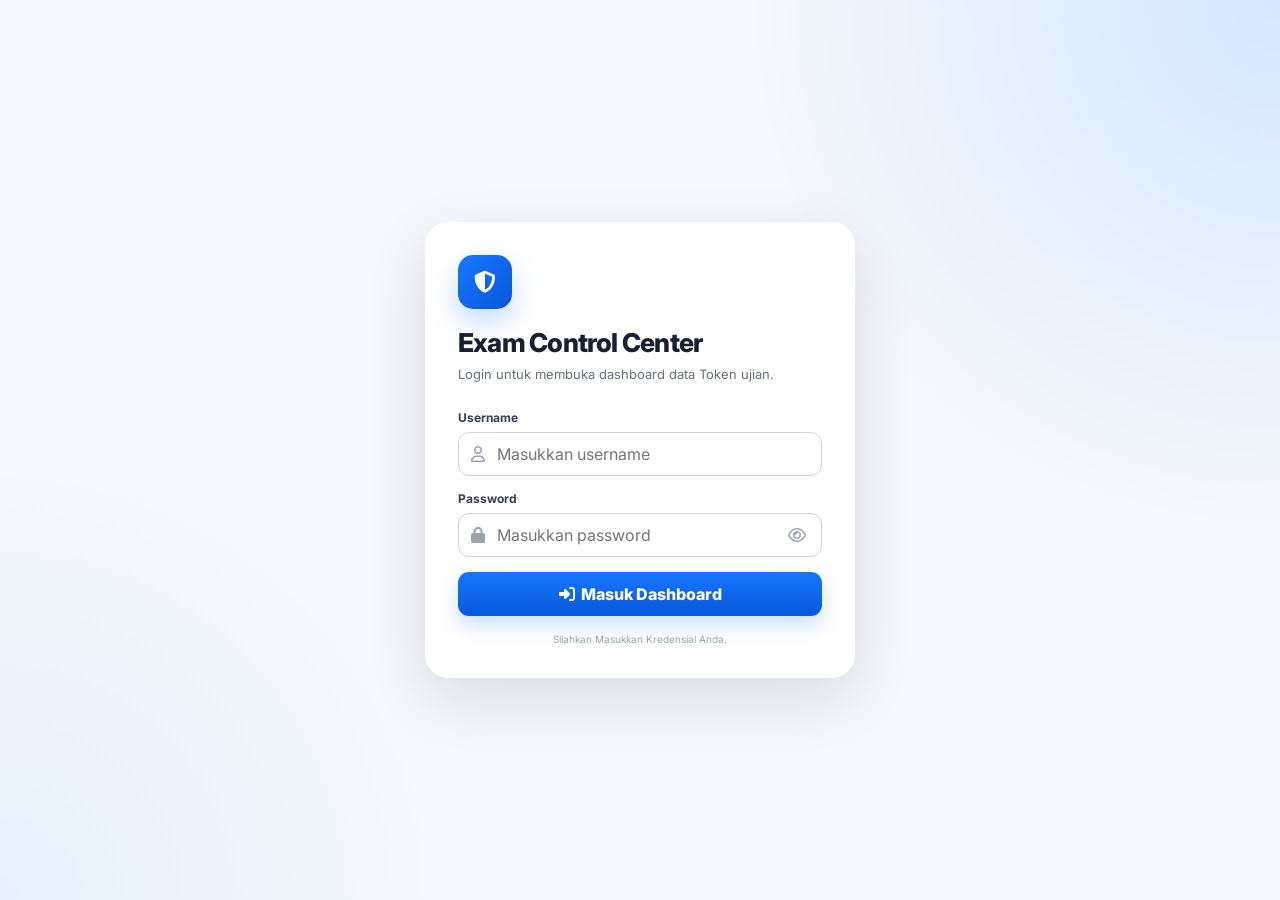
==== commit 7dde4abc: "Update index.html" ====
--- a/index.html
+++ b/index.html
@@ -81,7 +81,7 @@
   <div class="login-card">
     <div class="brand-mark"><i class="fa-solid fa-shield-halved"></i></div>
     <div class="login-title">Exam Control Center</div>
-    <div class="login-subtitle">Login untuk membuka dashboard data ujian STS Ganjil 2026/2027.</div>
+    <div class="login-subtitle">Login untuk membuka dashboard data Token ujian.</div>
     <form id="loginForm">
       <div class="form-group">
         <label class="form-label" for="username">Username</label>
@@ -101,7 +101,7 @@
       <button class="login-btn" type="submit"><i class="fa-solid fa-right-to-bracket"></i>&nbsp; Masuk Dashboard</button>
       <div id="loginError" class="login-error hidden"></div>
     </form>
-    <div class="login-foot">Mode statis HTML · kredensial disimpan di sisi browser.</div>
+    <div class="login-foot">Silahkan Masukkan Kredensial Anda.</div>
   </div>
 </section>
 
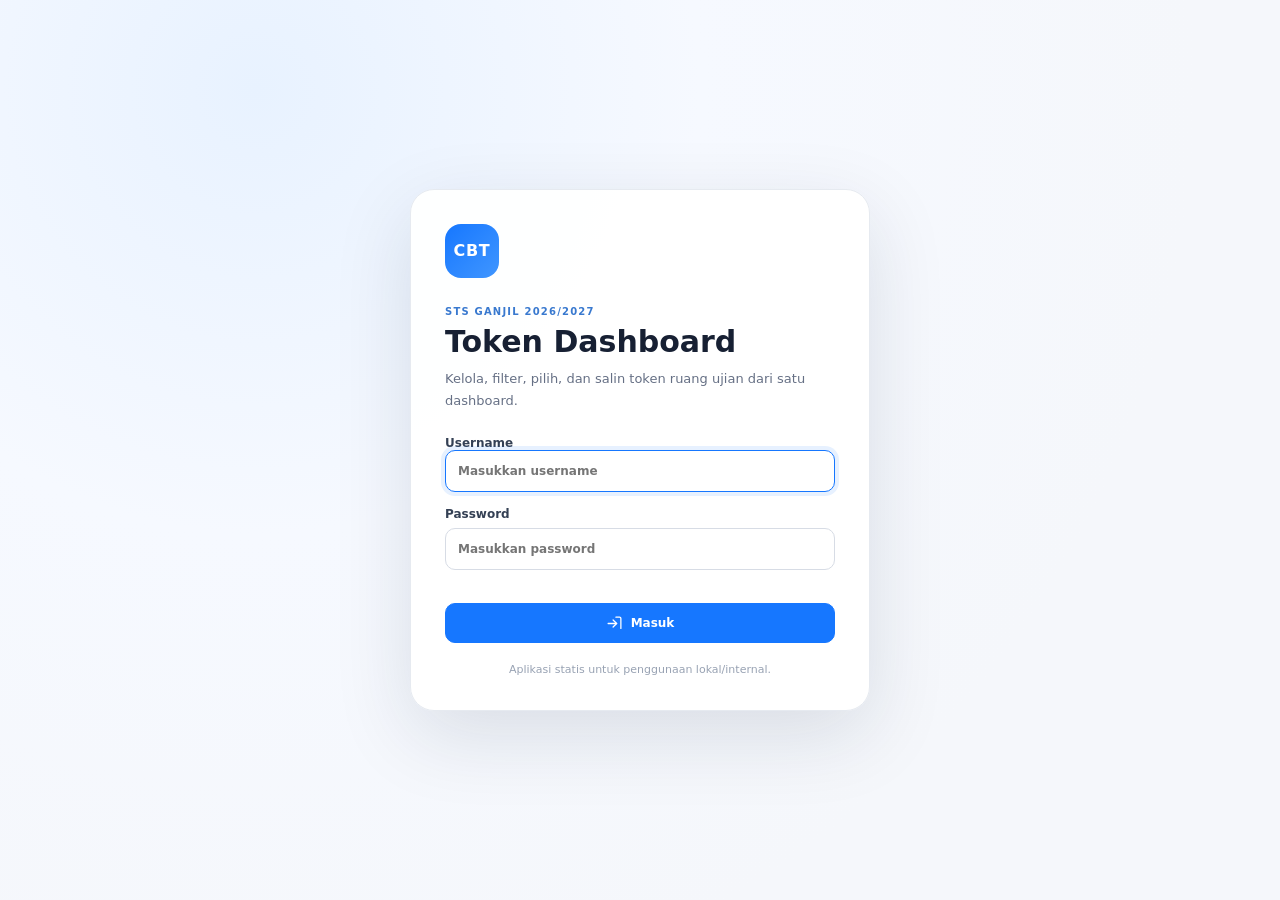
==== commit 0418f7eb: "Update token copy format for UJIAN SUSULAN" ====
--- a/index.html
+++ b/index.html
@@ -1,498 +1,161 @@
-<!DOCTYPE html>
+<!doctype html>
 <html lang="id">
 <head>
-<meta charset="UTF-8">
-<meta name="viewport" content="width=device-width, initial-scale=1.0">
-<title>Exam Control Center — STS Ganjil 2026/2027</title>
-<meta name="description" content="Dashboard data ujian dengan filter kelas, jam, mapel, jenis soal, hari, waktu dan salin token.">
-<link rel="preconnect" href="https://fonts.googleapis.com">
-<link rel="preconnect" href="https://fonts.gstatic.com" crossorigin>
-<link href="https://fonts.googleapis.com/css2?family=Inter:wght@400;500;600;700;800&display=swap" rel="stylesheet">
-<link rel="stylesheet" href="https://cdnjs.cloudflare.com/ajax/libs/font-awesome/6.5.2/css/all.min.css">
-<style>
-:root{
-  --primary:#1677ff;--primary-dark:#0958d9;--primary-soft:#eaf3ff;
-  --bg:#f4f7fb;--surface:#fff;--surface-soft:#f8fafc;--border:#e7ebf0;
-  --text:#172033;--muted:#667085;--muted-2:#98a2b3;--success:#12b76a;--danger:#d92d20;
-  --shadow:0 8px 30px rgba(15,23,42,.055);--shadow-lg:0 20px 60px rgba(15,23,42,.12);--radius:16px;
-}
-*{box-sizing:border-box}
-html{scroll-behavior:smooth}
-body{margin:0;min-height:100vh;font-family:Inter,system-ui,-apple-system,BlinkMacSystemFont,"Segoe UI",sans-serif;background:var(--bg);color:var(--text);overflow-x:hidden}
-button,input,select{font:inherit}button{cursor:pointer;-webkit-tap-highlight-color:transparent}.hidden{display:none!important}
-
-/* Login */
-.login-shell{min-height:100vh;display:grid;place-items:center;padding:24px;background:radial-gradient(circle at 100% 0,rgba(22,119,255,.14),transparent 34%),radial-gradient(circle at 0 100%,rgba(64,150,255,.08),transparent 28%),#f5f8fc}
-.login-card{width:min(430px,100%);padding:32px;background:rgba(255,255,255,.97);border:1px solid rgba(255,255,255,.9);border-radius:24px;box-shadow:var(--shadow-lg)}
-.brand-mark{width:54px;height:54px;border-radius:15px;display:grid;place-items:center;background:linear-gradient(135deg,#1677ff,#0958d9);color:#fff;font-size:22px;box-shadow:0 12px 28px rgba(22,119,255,.26)}
-.login-title{margin:18px 0 6px;font-size:26px;font-weight:800;letter-spacing:-.03em}.login-subtitle{margin:0 0 24px;color:var(--muted);font-size:13px;line-height:1.65}
-.form-group{margin-bottom:15px}.form-label{display:block;margin-bottom:7px;font-size:12px;font-weight:700;color:#344054}.input-wrap{position:relative}.input-wrap>i{position:absolute;left:13px;top:50%;transform:translateY(-50%);color:var(--muted-2)}
-.input-wrap input{width:100%;height:44px;padding:0 42px 0 38px;border:1px solid #d0d5dd;border-radius:11px;background:#fff;color:var(--text);outline:0;transition:.18s}.input-wrap input:focus{border-color:#69b1ff;box-shadow:0 0 0 4px rgba(22,119,255,.1)}
-.password-toggle{position:absolute;right:9px;top:50%;transform:translateY(-50%);width:32px;height:32px;border:0;background:transparent;color:var(--muted-2)}
-.login-btn{width:100%;height:44px;border:0;border-radius:11px;background:linear-gradient(180deg,#1677ff,#0958d9);color:#fff;font-weight:800;box-shadow:0 9px 20px rgba(22,119,255,.22);transition:.16s}.login-btn:hover{transform:translateY(-1px)}
-.login-error{margin-top:12px;padding:10px 12px;border-radius:10px;background:#fff1f0;color:#cf1322;border:1px solid #ffccc7;font-size:12px}.login-foot{margin-top:17px;text-align:center;color:var(--muted-2);font-size:10px}
-
-/* App shell */
-.app{min-height:100vh}.topbar{position:sticky;top:0;z-index:50;background:rgba(255,255,255,.9);backdrop-filter:blur(18px);border-bottom:1px solid rgba(231,235,240,.95)}
-.topbar-inner{max-width:1500px;margin:auto;min-height:68px;padding:12px 24px;display:flex;align-items:center;justify-content:space-between;gap:16px}.brand{display:flex;align-items:center;gap:11px;min-width:0}.brand .brand-mark{width:40px;height:40px;border-radius:11px;font-size:16px}.brand-text{min-width:0}.brand-title{font-size:15px;font-weight:800;white-space:nowrap;overflow:hidden;text-overflow:ellipsis}.brand-subtitle{margin-top:2px;color:var(--muted);font-size:10px}
-.top-actions{display:flex;align-items:center;gap:8px}.user-pill{display:flex;align-items:center;gap:8px;padding:7px 10px;border:1px solid var(--border);background:#fff;border-radius:999px;color:#475467;font-size:11px;font-weight:700}.avatar{width:27px;height:27px;border-radius:50%;display:grid;place-items:center;background:var(--primary-soft);color:var(--primary-dark)}
-.logout-btn,.icon-btn{border:1px solid var(--border);background:#fff;color:#475467;border-radius:10px;padding:9px 11px}.logout-btn{display:flex;align-items:center;gap:7px;font-size:11px;font-weight:800}.logout-btn:hover,.icon-btn:hover{background:#f8fafc;border-color:#cfd6df}
-
-.page{max-width:1500px;margin:auto;padding:22px 24px 30px}.hero{display:flex;align-items:end;justify-content:space-between;gap:18px;margin-bottom:18px}.hero-title{margin:0 0 5px;font-size:28px;line-height:1.15;letter-spacing:-.035em}.hero-desc{margin:0;font-size:12px;color:var(--muted)}
-
-.stats{display:grid;grid-template-columns:repeat(4,minmax(0,1fr));gap:12px;margin-bottom:16px}.stat-card{padding:16px;border:1px solid var(--border);border-radius:var(--radius);background:var(--surface);box-shadow:var(--shadow)}.stat-icon{width:34px;height:34px;border-radius:10px;display:grid;place-items:center;background:#f2f4f7;color:#475467}.stat-value{margin-top:10px;font-size:24px;font-weight:800;letter-spacing:-.03em}.stat-label{margin-top:3px;color:var(--muted);font-size:10px}
-
-.filters{margin-bottom:16px;padding:16px;border:1px solid var(--border);border-radius:var(--radius);background:var(--surface);box-shadow:var(--shadow)}.filter-head{display:flex;align-items:center;justify-content:space-between;gap:10px;margin-bottom:12px}.section-title{display:flex;align-items:center;gap:8px;font-size:12px;font-weight:800}.reset-btn{border:0;background:transparent;color:var(--primary);font-size:11px;font-weight:800;padding:6px 8px;border-radius:8px}.reset-btn:hover{background:var(--primary-soft)}
-.filter-grid{display:grid;grid-template-columns:minmax(220px,1.5fr) repeat(6,minmax(125px,1fr));gap:9px}.field{min-width:0}.field label{display:block;margin-bottom:6px;color:var(--muted-2);font-size:9px;text-transform:uppercase;letter-spacing:.06em;font-weight:800}.field input,.field select{width:100%;height:40px;padding:0 10px;border:1px solid #d0d5dd;border-radius:10px;background:#fff;color:#344054;font-size:11px;outline:0}.field input:focus,.field select:focus{border-color:#69b1ff;box-shadow:0 0 0 4px rgba(22,119,255,.08)}
-
-.table-card{border:1px solid var(--border);border-radius:var(--radius);background:#fff;box-shadow:var(--shadow);overflow:hidden}.table-toolbar{min-height:54px;padding:10px 14px;display:flex;align-items:center;justify-content:space-between;gap:10px;border-bottom:1px solid var(--border);background:#fff}.result-count{color:var(--muted);font-size:11px}.page-size{display:flex;align-items:center;gap:7px;color:var(--muted);font-size:10px}.page-size select{height:34px;padding:0 8px;border:1px solid var(--border);border-radius:8px;background:#fff;color:#344054}
-.table-wrap{width:100%;overflow:auto}table{width:100%;border-collapse:collapse;min-width:1080px}thead th{padding:11px 12px;background:#fbfcfe;border-bottom:1px solid var(--border);color:#667085;text-align:left;font-size:9px;text-transform:uppercase;letter-spacing:.05em;white-space:nowrap}tbody td{padding:12px;border-bottom:1px solid #f0f2f5;font-size:11px;vertical-align:middle}tbody tr{--class-bg:#f8fbff;--class-border:#91caff;--class-text:#0958d9;--type-bg:#f6f3ff;--type-border:#d3adf7;--type-text:#722ed1;--time-bg:#fff8e8;--time-border:#ffd666;--time-text:#ad6800;--hour-bg:#f0fdf4;--hour-border:#95de64;--hour-text:#237804;background:linear-gradient(90deg,var(--class-bg) 0%,#fff 24%,#fff 100%);transition:.18s ease}tbody tr:hover{background:linear-gradient(90deg,var(--class-bg) 0%,#f9fbff 34%,#fff 100%);box-shadow:inset 3px 0 0 var(--class-border)}tbody tr td:first-child{box-shadow:inset 3px 0 0 var(--class-border)}
-.row-number{display:inline-grid;place-items:center;min-width:28px;height:28px;padding:0 7px;border-radius:8px;background:var(--class-bg);border:1px solid var(--class-border);color:var(--class-text);font-weight:800;font-size:10px}.table-card{border-color:#dfe5ec}.table-toolbar{background:linear-gradient(180deg,#ffffff,#fbfcfe)}
-@media (max-width:680px){tbody tr{background:linear-gradient(135deg,var(--class-bg),#fff 56%);border-color:var(--class-border);box-shadow:0 4px 18px rgba(15,23,42,.055);overflow:hidden}tbody tr td:first-child{box-shadow:none}.date-cell,.time-cell{background:rgba(255,255,255,.65)!important}.row-number{min-width:25px;height:25px}.badge{font-size:8px;padding:5px 7px}}
-.subject-cell{min-width:225px}.subject-title{font-weight:800;color:#1f2937}.subject-meta{display:flex;flex-wrap:wrap;gap:5px;margin-top:7px}.badge{display:inline-flex;align-items:center;gap:4px;padding:5px 8px;border-radius:999px;font-size:9px;font-weight:800;border:1px solid transparent}.badge-class{background:var(--class-bg);border-color:var(--class-border);color:var(--class-text)}.badge-type{background:var(--type-bg);border-color:var(--type-border);color:var(--type-text)}.badge-time{background:var(--time-bg);border-color:var(--time-border);color:var(--time-text)}.badge-hour{background:var(--hour-bg);border-color:var(--hour-border);color:var(--hour-text)}.badge-gray{background:#f2f4f7;color:#475467}.schedule{color:#344054;font-weight:700}.schedule-sub{margin-top:3px;color:var(--muted-2);font-size:9px}
-.date-cell{padding:9px 10px!important;border-radius:10px;background:rgba(255,255,255,.72)}.time-cell{padding:9px 10px!important;border-radius:10px;background:var(--time-bg);border:1px solid var(--time-border);color:var(--time-text)}
-.token-cell{display:flex;align-items:center;gap:6px}.token-code{display:inline-block;max-width:118px;overflow:hidden;text-overflow:ellipsis;white-space:nowrap;padding:6px 7px;border:1px solid #bae0ff;border-radius:8px;background:#eaf5ff;color:#0958d9;font-family:ui-monospace,SFMono-Regular,Menlo,monospace;font-size:10px;font-weight:800;letter-spacing:.03em}.copy-btn{display:inline-flex;align-items:center;justify-content:center;gap:5px;min-height:31px;padding:6px 8px;border:1px solid #cfe0f7;border-radius:8px;background:#fff;color:#1677ff;font-size:10px;font-weight:800;white-space:nowrap}.copy-btn:hover{background:#f3f8ff}.publish{font-size:10px;font-weight:800}.publish.no{color:var(--danger)}.publish.yes{color:#027a48}
-.empty{padding:45px 20px;text-align:center;color:var(--muted-2)}.empty i{display:block;margin-bottom:10px;font-size:28px}
-.pagination{display:flex;align-items:center;justify-content:space-between;gap:10px;padding:11px 14px}.pagination-info{color:var(--muted-2);font-size:10px}.pagination-controls{display:flex;align-items:center;justify-content:flex-end;flex-wrap:wrap;gap:4px}.pg-btn{min-width:31px;height:31px;padding:0 8px;border:1px solid var(--border);border-radius:8px;background:#fff;color:#475467;font-size:10px}.pg-btn:hover{background:#f8fafc}.pg-btn.active{background:var(--primary);border-color:var(--primary);color:#fff}.pg-btn:disabled{opacity:.45;cursor:not-allowed}
-
-/* Modal */
-.modal-backdrop{position:fixed;inset:0;z-index:100;display:grid;place-items:center;padding:18px;background:rgba(15,23,42,.5)}.modal{width:min(620px,100%);max-height:90vh;overflow:auto;border-radius:18px;background:#fff;box-shadow:var(--shadow-lg)}.modal-head{display:flex;align-items:center;justify-content:space-between;padding:15px 17px;border-bottom:1px solid var(--border)}.modal-title{font-size:14px;font-weight:800}.modal-close{width:32px;height:32px;border:0;border-radius:8px;background:transparent;color:var(--muted-2)}.modal-close:hover{background:#f2f4f7}.modal-body{padding:16px}.detail-grid{display:grid;grid-template-columns:repeat(2,minmax(0,1fr));gap:8px}.detail-item{padding:10px;border:1px solid var(--border);border-radius:10px;background:#fcfcfd}.detail-label{margin-bottom:4px;color:var(--muted-2);font-size:9px;text-transform:uppercase;letter-spacing:.05em;font-weight:800}.detail-value{color:#344054;font-size:11px;font-weight:700;word-break:break-word}.modal-token{margin-top:10px;padding:12px;border:1px solid #d6edff;border-radius:11px;background:#f6fbff}.modal-token-label{margin-bottom:6px;color:#667085;font-size:9px;font-weight:800}.modal-token-row{display:flex;align-items:center;justify-content:space-between;gap:10px}.modal-token-code{color:#0958d9;font-family:ui-monospace,SFMono-Regular,Menlo,monospace;font-size:18px;font-weight:800;letter-spacing:.06em;word-break:break-all}.note{margin-top:8px;color:var(--muted-2);font-size:9px;line-height:1.55}
-.toast{position:fixed;right:16px;bottom:16px;z-index:200;display:flex;align-items:center;gap:8px;padding:10px 13px;border-radius:10px;background:#101828;color:#fff;font-size:11px;box-shadow:0 12px 30px rgba(16,24,40,.18)}
-
-@media (max-width:1150px){.filter-grid{grid-template-columns:repeat(3,minmax(0,1fr))}.filter-grid .search-field{grid-column:1/-1}.stats{grid-template-columns:repeat(2,minmax(0,1fr))}}
-@media (max-width:800px){.topbar-inner{padding:10px 14px}.page{padding:16px 14px 22px}.hero{align-items:flex-start;flex-direction:column}.hero-title{font-size:23px}.stats{gap:9px}.stat-card{padding:13px}}
-@media (max-width:680px){
-  .brand-subtitle{display:none}.user-pill{padding:6px 8px}.user-pill .avatar{width:24px;height:24px}.logout-btn{padding:8px 9px}.logout-btn span{display:none}
-  .filter-grid{grid-template-columns:1fr 1fr}.filter-grid .search-field{grid-column:1/-1}
-  .filter-grid .field input,.filter-grid .field select{height:42px}
-  .table-wrap{overflow:visible}table{min-width:0;width:100%;border-collapse:separate;border-spacing:0}thead{display:none}tbody,tbody tr,tbody td{display:block;width:100%}
-  tbody tr{margin:8px;border:1px solid #e7ebf0;border-radius:13px;background:#fff;box-shadow:0 3px 14px rgba(15,23,42,.04);padding:9px 11px}tbody tr:hover{background:#fff}
-  tbody td{display:flex;align-items:flex-start;justify-content:space-between;gap:12px;padding:6px 0;border:0;font-size:10px}tbody td::before{content:attr(data-label);flex:0 0 82px;padding-top:2px;color:var(--muted-2);font-size:8px;text-transform:uppercase;letter-spacing:.05em;font-weight:800}
-  tbody td:nth-child(2){display:block;padding-top:1px}.subject-title{font-size:12px}.subject-meta{margin-top:7px}.token-cell{max-width:68%;justify-content:flex-end;flex-wrap:wrap}.token-code{max-width:112px;font-size:10px}.copy-btn{min-height:32px}
-  .pagination{flex-direction:column;align-items:stretch}.pagination-info{text-align:center}.pagination-controls{justify-content:center}
-  .modal-backdrop{padding:10px}.modal{max-height:93vh;border-radius:15px}.detail-grid{grid-template-columns:1fr}
-}
-@media (max-width:460px){.page{padding-inline:10px}.hero-title{font-size:21px}.stats{grid-template-columns:1fr 1fr}.stat-value{font-size:20px}.stat-label{font-size:9px}.filter-grid{grid-template-columns:1fr}.filter-grid .search-field{grid-column:auto}.brand-title{font-size:13px}.top-actions .user-pill{display:none}.logout-btn{font-size:10px}.logout-btn span{display:inline}.table-toolbar{align-items:flex-start;flex-direction:column}.page-size{width:100%;justify-content:space-between}.token-cell{max-width:72%}.modal-token-row{align-items:flex-start;flex-direction:column}}
-</style>
+  <meta charset="utf-8">
+  <meta name="viewport" content="width=device-width,initial-scale=1">
+  <meta name="theme-color" content="#1677ff">
+  <title>CBT Token Dashboard — STS Ganjil 2026/2027</title>
+  <link rel="stylesheet" href="assets/styles.css">
 </head>
 <body>
+  <section id="loginPage" class="login-page">
+    <div class="login-shell">
+      <div class="brand-mark">CBT</div>
+      <div class="login-copy">
+        <span class="eyebrow">STS GANJIL 2026/2027</span>
+        <h1>Token Dashboard</h1>
+        <p>Kelola, filter, pilih, dan salin token ruang ujian dari satu dashboard.</p>
+      </div>
+      <form id="loginForm" class="login-form">
+        <label>Username<input id="username" autocomplete="username" placeholder="Masukkan username" required></label>
+        <label>Password
+          <span class="password-field">
+            <input id="password" type="password" autocomplete="current-password" placeholder="Masukkan password" required>
+            <button id="togglePassword" type="button" class="icon-btn" title="Tampilkan password" aria-label="Tampilkan password"></button>
+          </span>
+        </label>
+        <button class="btn btn-primary btn-wide" type="submit"><span class="ico" data-icon="login"></span> Masuk</button>
+        <div id="loginError" class="alert hidden">Username atau password salah.</div>
+      </form>
+      <div class="login-note">Aplikasi statis untuk penggunaan lokal/internal.</div>
+    </div>
+  </section>
 
-<section id="loginView" class="login-shell">
-  <div class="login-card">
-    <div class="brand-mark"><i class="fa-solid fa-shield-halved"></i></div>
-    <div class="login-title">Exam Control Center</div>
-    <div class="login-subtitle">Login untuk membuka dashboard data Token ujian.</div>
-    <form id="loginForm">
-      <div class="form-group">
-        <label class="form-label" for="username">Username</label>
-        <div class="input-wrap">
-          <i class="fa-regular fa-user"></i>
-          <input id="username" autocomplete="username" placeholder="Masukkan username" required>
+  <section id="app" class="app hidden">
+    <header class="topbar">
+      <div class="topbar-left">
+        <div class="app-mark">CBT</div>
+        <div>
+          <strong>Token Dashboard</strong>
+          <small>STS Ganjil 2026/2027</small>
         </div>
       </div>
-      <div class="form-group">
-        <label class="form-label" for="password">Password</label>
-        <div class="input-wrap">
-          <i class="fa-solid fa-lock"></i>
-          <input id="password" type="password" autocomplete="current-password" placeholder="Masukkan password" required>
-          <button class="password-toggle" type="button" id="togglePassword" aria-label="Tampilkan password"><i class="fa-regular fa-eye"></i></button>
+      <div class="topbar-right">
+        <span id="currentUser" class="user-pill"></span>
+        <button id="logoutBtn" class="btn btn-light"><span class="ico" data-icon="logout"></span> Keluar</button>
+      </div>
+    </header>
+
+    <main class="container">
+      <section class="hero">
+        <div>
+          <div class="eyebrow">EXAM TOKEN MANAGER</div>
+          <h2>Data Token Ujian</h2>
+          <p>132 ruang ujian • token unik • filter dinamis • salin massal.</p>
         </div>
+        <div class="hero-actions">
+          <button id="copyFilteredBtn" class="btn btn-primary"><span class="ico" data-icon="copy"></span> Salin Token Terfilter</button>
+          <button id="resetBtn" class="btn btn-light"><span class="ico" data-icon="refresh"></span> Reset</button>
+        </div>
+      </section>
+
+      <section class="stats" id="stats"></section>
+
+      <section class="panel filters-panel">
+        <div class="panel-title">
+          <div>
+            <h3>Filter & Pencarian</h3>
+            <p>Gunakan kombinasi filter untuk menemukan ruang ujian tertentu.</p>
+          </div>
+          <span id="resultCount" class="result-count"></span>
+        </div>
+        <div class="filter-grid">
+          <label class="search-field span-2">Cari
+            <span class="input-icon">
+              <span class="ico" data-icon="search"></span>
+              <input id="search" placeholder="Mapel, token, deskripsi, kelas...">
+            </span>
+          </label>
+          <label>Kelas<select id="classFilter"><option value="">Semua Kelas</option></select></label>
+          <label>Jam Ke<select id="jamFilter"><option value="">Semua Jam</option></select></label>
+          <label>Mapel<select id="mapelFilter"><option value="">Semua Mapel</option></select></label>
+          <label>Jenis Soal<select id="typeFilter"><option value="">PG + Essay</option><option value="PG">PG</option><option value="ESSAY">Essay</option></select></label>
+          <label>Hari<select id="dayFilter"><option value="">Semua Hari</option></select></label>
+          <label>Waktu Ujian<select id="timeFilter"><option value="">Semua Waktu</option></select></label>
+          <label>Tanggal<select id="dateFilter"><option value="">Semua Tanggal</option></select></label>
+        </div>
+      </section>
+
+      <section class="panel table-panel">
+        <div class="table-toolbar">
+          <label class="check-all"><input id="selectAll" type="checkbox"><span>Pilih semua hasil filter</span></label>
+          <div class="toolbar-actions">
+            <span id="selectedCount" class="selected-count">0 dipilih</span>
+            <button id="copySelectedBtn" class="btn btn-light"><span class="ico" data-icon="copy"></span> Salin Terpilih</button>
+          </div>
+        </div>
+        <div class="table-wrap">
+          <table>
+            <thead>
+              <tr>
+                <th class="check-col"></th>
+                <th>#</th>
+                <th>Mapel</th>
+                <th>Kelas</th>
+                <th>Jenis</th>
+                <th>Hari / Jam</th>
+                <th>Waktu Ujian</th>
+                <th>Token</th>
+                <th class="action-col">Aksi</th>
+              </tr>
+            </thead>
+            <tbody id="tbody"></tbody>
+          </table>
+          <div id="empty" class="empty hidden">
+            <div class="empty-icon"><span class="ico" data-icon="search"></span></div>
+            <strong>Tidak ada data</strong>
+            <p>Ubah filter atau kata pencarian.</p>
+          </div>
+        </div>
+        <div class="pagination">
+          <span id="pageInfo"></span>
+          <div class="pagination-controls">
+            <button id="prevPage" class="btn btn-light btn-small">‹</button>
+            <span id="pageNumber" class="page-number"></span>
+            <button id="nextPage" class="btn btn-light btn-small">›</button>
+          </div>
+        </div>
+      </section>
+    </main>
+  </section>
+
+  <div id="copyModal" class="modal hidden" aria-hidden="true">
+    <div class="modal-backdrop" data-close-modal></div>
+    <div class="modal-card">
+      <div class="modal-head">
+        <div>
+          <span class="eyebrow">COPY RESULT</span>
+          <h3 id="modalTitle">Token</h3>
+        </div>
+        <button class="icon-btn" data-close-modal title="Tutup" aria-label="Tutup"><span class="ico" data-icon="close"></span></button>
       </div>
-      <button class="login-btn" type="submit"><i class="fa-solid fa-right-to-bracket"></i>&nbsp; Masuk Dashboard</button>
-      <div id="loginError" class="login-error hidden"></div>
-    </form>
-    <div class="login-foot">Silahkan Masukkan Kredensial Anda.</div>
-  </div>
-</section>
-
-<section id="appView" class="app hidden">
-  <header class="topbar">
-    <div class="topbar-inner">
-      <div class="brand">
-        <div class="brand-mark"><i class="fa-solid fa-layer-group"></i></div>
-        <div class="brand-text">
-          <div class="brand-title">Exam Control Center</div>
-          <div class="brand-subtitle">STS Ganjil 2026/2027 · Data Ujian</div>
-        </div>
+      <div class="modal-meta">
+        <span id="modalCount"></span>
+        <span>•</span>
+        <span>Konten dapat diedit sebelum disalin.</span>
       </div>
-      <div class="top-actions">
-        <div class="user-pill"><span class="avatar"><i class="fa-solid fa-user"></i></span><span id="loggedUser">admin</span></div>
-        <button class="logout-btn" id="logoutBtn"><i class="fa-solid fa-arrow-right-from-bracket"></i><span>Keluar</span></button>
+      <textarea id="copyText" spellcheck="false"></textarea>
+      <div class="modal-actions">
+        <button id="modalCopyBtn" class="btn btn-primary"><span class="ico" data-icon="copy"></span> Salin ke Clipboard</button>
+        <button class="btn btn-light" data-close-modal>Tutup</button>
       </div>
     </div>
-  </header>
+  </div>
 
-  <main class="page">
-    <div class="hero">
-      <div>
-        <h1 class="hero-title">Jadwal & Token Ujian</h1>
-        <p class="hero-desc">Cari jadwal, cek detail kelas, dan salin token ujian dengan cepat.</p>
-      </div>
-      <div class="user-pill"><i class="fa-regular fa-calendar"></i> 132 data ujian</div>
-    </div>
+  <div id="toast" class="toast hidden"></div>
 
-    <div class="stats">
-      <div class="stat-card"><div class="stat-top"><div class="stat-icon"><i class="fa-solid fa-list-check"></i></div></div><div class="stat-value" id="statTotal">0</div><div class="stat-label">Total data</div></div>
-      <div class="stat-card"><div class="stat-top"><div class="stat-icon"><i class="fa-solid fa-graduation-cap"></i></div></div><div class="stat-value" id="statClasses">0</div><div class="stat-label">Kelas</div></div>
-      <div class="stat-card"><div class="stat-top"><div class="stat-icon"><i class="fa-solid fa-book"></i></div></div><div class="stat-value" id="statSubjects">0</div><div class="stat-label">Mata pelajaran</div></div>
-      <div class="stat-card"><div class="stat-top"><div class="stat-icon"><i class="fa-solid fa-key"></i></div></div><div class="stat-value" id="statTokens">0</div><div class="stat-label">Token unik</div></div>
-    </div>
-
-    <section class="filters">
-      <div class="filter-head">
-        <div class="section-title"><i class="fa-solid fa-sliders"></i> Filter Data Ujian</div>
-        <button class="reset-btn" id="resetBtn"><i class="fa-solid fa-rotate-left"></i> Reset</button>
-      </div>
-      <div class="filter-grid">
-        <div class="field search-field"><label>Pencarian</label><input id="searchFilter" placeholder="Cari mapel, kelas, kode/token..."></div>
-        <div class="field"><label>Kelas</label><select id="classFilter"><option value="">Semua kelas</option></select></div>
-        <div class="field"><label>Jam ke</label><select id="hourFilter"><option value="">Semua jam</option></select></div>
-        <div class="field"><label>Mapel</label><select id="subjectFilter"><option value="">Semua mapel</option></select></div>
-        <div class="field"><label>Jenis soal</label><select id="typeFilter"><option value="">PG + Essay</option><option value="PG">PG</option><option value="Essay">Essay</option></select></div>
-        <div class="field"><label>Hari</label><select id="dayFilter"><option value="">Semua hari</option></select></div>
-        <div class="field"><label>Waktu ujian</label><select id="timeFilter"><option value="">Semua waktu</option></select></div>
-      </div>
-    </section>
-
-    <section class="table-card">
-      <div class="table-toolbar">
-        <div class="result-count" id="resultCount">Menampilkan 0 data</div>
-        <div class="page-size"><span>Per halaman</span><select id="pageSize"><option>15</option><option>25</option><option>50</option><option>100</option></select></div>
-      </div>
-      <div class="table-wrap">
-        <table>
-          <thead>
-            <tr>
-              <th>No.</th>
-              <th>Mapel / Kelas</th>
-              <th>Hari & Tanggal</th>
-              <th>Jam</th>
-              <th>Waktu Ujian</th>
-              <th>Token Ujian</th>
-              <th>Publish</th>
-              <th>Aksi</th>
-            </tr>
-          </thead>
-          <tbody id="tableBody"></tbody>
-        </table>
-      </div>
-      <div class="pagination">
-        <div class="pagination-info" id="paginationInfo"></div>
-        <div class="pagination-controls" id="paginationControls"></div>
-      </div>
-    </section>
-  </main>
-</section>
-
-<div id="modalBackdrop" class="modal-backdrop hidden">
-  <div class="modal" role="dialog" aria-modal="true">
-    <div class="modal-head">
-      <div class="modal-title">Detail Ujian</div>
-      <button class="modal-close" id="modalClose" aria-label="Tutup"><i class="fa-solid fa-xmark"></i></button>
-    </div>
-    <div class="modal-body" id="modalBody"></div>
-  </div>
-</div>
-
-<script>
-const EXAM_DATA = [{"subject":"Seni Budaya","class_grade":"X","type":"PG","day":"Jumat","date":"18 September 2026","hour":3,"time":"10.00 - 11.30","code":"MUBG75006","publish_status":"NO","publish_date":"","exam_time":"-","title":"Seni Budaya - Kelas X (PG)"},{"subject":"Seni Budaya","class_grade":"XI","type":"PG","day":"Selasa","date":"15 September 2026","hour":3,"time":"11.00 - 12.30","code":"NCFB92559","publish_status":"NO","publish_date":"","exam_time":"15-09-2026, 11:00:00 GMT","title":"Seni Budaya - Kelas XI (PG)"},{"subject":"Sejarah","class_grade":"XII","type":"Essay","day":"Selasa","date":"15 September 2026","hour":1,"time":"07.00 - 08.30","code":"KJKX48517","publish_status":"NO","publish_date":"","exam_time":"15-09-2026, 07:00:00 GMT","title":"Sejarah - Kelas XII (Essay)"},{"subject":"Sejarah","class_grade":"XII","type":"PG","day":"Selasa","date":"15 September 2026","hour":1,"time":"07.00 - 08.30","code":"KMBG04668","publish_status":"NO","publish_date":"","exam_time":"15-09-2026, 07:00:00 GMT","title":"Sejarah - Kelas XII (PG)"},{"subject":"Agama Katolik","class_grade":"XII","type":"Essay","day":"Senin","date":"21 September 2026","hour":3,"time":"11.00 - 12.30","code":"QZKU89924","publish_status":"NO","publish_date":"","exam_time":"-","title":"Agama Katolik - Kelas XII (Essay)"},{"subject":"Agama Katolik","class_grade":"XII","type":"PG","day":"Senin","date":"21 September 2026","hour":3,"time":"11.00 - 12.30","code":"VRZD17117","publish_status":"NO","publish_date":"","exam_time":"-","title":"Agama Katolik - Kelas XII (PG)"},{"subject":"Agama Kristen","class_grade":"XII","type":"Essay","day":"Senin","date":"21 September 2026","hour":3,"time":"11.00 - 12.30","code":"ZZSC22574","publish_status":"NO","publish_date":"","exam_time":"-","title":"Agama Kristen - Kelas XII (Essay)"},{"subject":"Agama Kristen","class_grade":"XII","type":"PG","day":"Senin","date":"21 September 2026","hour":3,"time":"11.00 - 12.30","code":"UXGH02096","publish_status":"NO","publish_date":"","exam_time":"-","title":"Agama Kristen - Kelas XII (PG)"},{"subject":"Agama Islam","class_grade":"XII","type":"Essay","day":"Senin","date":"21 September 2026","hour":3,"time":"11.00 - 12.30","code":"CPJV43470","publish_status":"NO","publish_date":"","exam_time":"-","title":"Agama Islam - Kelas XII (Essay)"},{"subject":"Agama Islam","class_grade":"XII","type":"PG","day":"Senin","date":"21 September 2026","hour":3,"time":"11.00 - 12.30","code":"XQHX16496","publish_status":"NO","publish_date":"","exam_time":"-","title":"Agama Islam - Kelas XII (PG)"},{"subject":"Pendidikan Pancasila","class_grade":"X","type":"Essay","day":"Senin","date":"21 September 2026","hour":3,"time":"11.00 - 12.30","code":"VXVN67078","publish_status":"NO","publish_date":"","exam_time":"-","title":"Pendidikan Pancasila - Kelas X (Essay)"},{"subject":"Pendidikan Pancasila","class_grade":"X","type":"PG","day":"Senin","date":"21 September 2026","hour":3,"time":"11.00 - 12.30","code":"PGAH91709","publish_status":"NO","publish_date":"","exam_time":"-","title":"Pendidikan Pancasila - Kelas X (PG)"},{"subject":"Bahasa Inggris","class_grade":"XII","type":"Essay","day":"Senin","date":"21 September 2026","hour":2,"time":"09.00 - 10.30","code":"BYWB15669","publish_status":"NO","publish_date":"","exam_time":"-","title":"Bahasa Inggris - Kelas XII (Essay)"},{"subject":"Bahasa Inggris","class_grade":"XII","type":"PG","day":"Senin","date":"21 September 2026","hour":2,"time":"09.00 - 10.30","code":"FZRH51673","publish_status":"NO","publish_date":"","exam_time":"-","title":"Bahasa Inggris - Kelas XII (PG)"},{"subject":"Informatika","class_grade":"XI","type":"Essay","day":"Senin","date":"21 September 2026","hour":2,"time":"09.00 - 10.30","code":"UDHG06838","publish_status":"NO","publish_date":"","exam_time":"-","title":"Informatika - Kelas XI (Essay)"},{"subject":"Informatika","class_grade":"XI","type":"PG","day":"Senin","date":"21 September 2026","hour":2,"time":"09.00 - 10.30","code":"KFGH69515","publish_status":"NO","publish_date":"","exam_time":"-","title":"Informatika - Kelas XI (PG)"},{"subject":"Bahasa Jepang","class_grade":"X","type":"Essay","day":"Senin","date":"21 September 2026","hour":2,"time":"09.00 - 10.30","code":"AZPE62175","publish_status":"NO","publish_date":"","exam_time":"-","title":"Bahasa Jepang - Kelas X (Essay)"},{"subject":"Bahasa Jepang","class_grade":"X","type":"PG","day":"Senin","date":"21 September 2026","hour":2,"time":"09.00 - 10.30","code":"JZML98634","publish_status":"NO","publish_date":"","exam_time":"-","title":"Bahasa Jepang - Kelas X (PG)"},{"subject":"Informatika","class_grade":"XII","type":"Essay","day":"Senin","date":"21 September 2026","hour":1,"time":"07.00 - 08.30","code":"FMFG61360","publish_status":"NO","publish_date":"","exam_time":"-","title":"Informatika - Kelas XII (Essay)"},{"subject":"Informatika","class_grade":"XII","type":"PG","day":"Senin","date":"21 September 2026","hour":1,"time":"07.00 - 08.30","code":"EAVV40650","publish_status":"NO","publish_date":"","exam_time":"-","title":"Informatika - Kelas XII (PG)"},{"subject":"Bahasa Inggris","class_grade":"XI","type":"Essay","day":"Senin","date":"21 September 2026","hour":1,"time":"07.00 - 08.30","code":"GTGK54186","publish_status":"NO","publish_date":"","exam_time":"-","title":"Bahasa Inggris - Kelas XI (Essay)"},{"subject":"Bahasa Inggris","class_grade":"XI","type":"PG","day":"Senin","date":"21 September 2026","hour":1,"time":"07.00 - 08.30","code":"NXSB20339","publish_status":"NO","publish_date":"","exam_time":"-","title":"Bahasa Inggris - Kelas XI (PG)"},{"subject":"Geografi","class_grade":"X","type":"Essay","day":"Senin","date":"21 September 2026","hour":1,"time":"07.00 - 08.30","code":"TFMR76511","publish_status":"NO","publish_date":"","exam_time":"-","title":"Geografi - Kelas X (Essay)"},{"subject":"Geografi","class_grade":"X","type":"PG","day":"Senin","date":"21 September 2026","hour":1,"time":"07.00 - 08.30","code":"PPUM12561","publish_status":"NO","publish_date":"","exam_time":"-","title":"Geografi - Kelas X (PG)"},{"subject":"KKA","class_grade":"XII","type":"Essay","day":"Jumat","date":"18 September 2026","hour":3,"time":"10.00 - 11.30","code":"ZXJH22178","publish_status":"NO","publish_date":"","exam_time":"-","title":"KKA - Kelas XII (Essay)"},{"subject":"KKA","class_grade":"XII","type":"PG","day":"Jumat","date":"18 September 2026","hour":3,"time":"10.00 - 11.30","code":"XHCX41370","publish_status":"NO","publish_date":"","exam_time":"-","title":"KKA - Kelas XII (PG)"},{"subject":"Bahasa Jepang","class_grade":"XI","type":"Essay","day":"Jumat","date":"18 September 2026","hour":3,"time":"10.00 - 11.30","code":"APYN05034","publish_status":"NO","publish_date":"","exam_time":"-","title":"Bahasa Jepang - Kelas XI (Essay)"},{"subject":"Bahasa Jepang","class_grade":"XI","type":"PG","day":"Jumat","date":"18 September 2026","hour":3,"time":"10.00 - 11.30","code":"LWPA31210","publish_status":"NO","publish_date":"","exam_time":"-","title":"Bahasa Jepang - Kelas XI (PG)"},{"subject":"Seni Budaya","class_grade":"X","type":"Essay","day":"Jumat","date":"18 September 2026","hour":3,"time":"10.00 - 11.30","code":"QYXA23258","publish_status":"NO","publish_date":"","exam_time":"-","title":"Seni Budaya - Kelas X (Essay)"},{"subject":"Bahasa Jepang","class_grade":"XII","type":"Essay","day":"Jumat","date":"18 September 2026","hour":2,"time":"08.15 - 09.45","code":"BUVC02288","publish_status":"NO","publish_date":"","exam_time":"-","title":"Bahasa Jepang - Kelas XII (Essay)"},{"subject":"Bahasa Jepang","class_grade":"XII","type":"PG","day":"Jumat","date":"18 September 2026","hour":2,"time":"08.15 - 09.45","code":"TSEF54668","publish_status":"NO","publish_date":"","exam_time":"-","title":"Bahasa Jepang - Kelas XII (PG)"},{"subject":"PJOK","class_grade":"XI","type":"Essay","day":"Jumat","date":"18 September 2026","hour":2,"time":"08.15 - 09.45","code":"TNKJ35203","publish_status":"NO","publish_date":"","exam_time":"-","title":"PJOK - Kelas XI (Essay)"},{"subject":"PJOK","class_grade":"XI","type":"PG","day":"Jumat","date":"18 September 2026","hour":2,"time":"08.15 - 09.45","code":"FTYZ59064","publish_status":"NO","publish_date":"","exam_time":"-","title":"PJOK - Kelas XI (PG)"},{"subject":"KKA","class_grade":"X","type":"Essay","day":"Jumat","date":"18 September 2026","hour":2,"time":"08.15 - 09.45","code":"MPYZ03606","publish_status":"NO","publish_date":"","exam_time":"-","title":"KKA - Kelas X (Essay)"},{"subject":"KKA","class_grade":"X","type":"PG","day":"Jumat","date":"18 September 2026","hour":2,"time":"08.15 - 09.45","code":"FSRA50137","publish_status":"NO","publish_date":"","exam_time":"-","title":"KKA - Kelas X (PG)"},{"subject":"Kimia","class_grade":"XII","type":"Essay","day":"Jumat","date":"18 September 2026","hour":1,"time":"06.30 - 08.00","code":"NKSD86210","publish_status":"NO","publish_date":"","exam_time":"-","title":"Kimia - Kelas XII (Essay)"},{"subject":"Kimia","class_grade":"XII","type":"PG","day":"Jumat","date":"18 September 2026","hour":1,"time":"06.30 - 08.00","code":"DEZN13827","publish_status":"NO","publish_date":"","exam_time":"-","title":"Kimia - Kelas XII (PG)"},{"subject":"Bahasa Inggris TL","class_grade":"XII","type":"Essay","day":"Jumat","date":"18 September 2026","hour":1,"time":"06.30 - 08.00","code":"QLJY13696","publish_status":"NO","publish_date":"","exam_time":"-","title":"Bahasa Inggris TL - Kelas XII (Essay)"},{"subject":"Bahasa Inggris TL","class_grade":"XII","type":"PG","day":"Jumat","date":"18 September 2026","hour":1,"time":"06.30 - 08.00","code":"PBKL24672","publish_status":"NO","publish_date":"","exam_time":"-","title":"Bahasa Inggris TL - Kelas XII (PG)"},{"subject":"Pendidikan Pancasila","class_grade":"XI","type":"Essay","day":"Jumat","date":"18 September 2026","hour":1,"time":"06.30 - 08.00","code":"HKNW67933","publish_status":"NO","publish_date":"","exam_time":"-","title":"Pendidikan Pancasila - Kelas XI (Essay)"},{"subject":"Pendidikan Pancasila","class_grade":"XI","type":"PG","day":"Jumat","date":"18 September 2026","hour":1,"time":"06.30 - 08.00","code":"YVWJ27490","publish_status":"NO","publish_date":"","exam_time":"-","title":"Pendidikan Pancasila - Kelas XI (PG)"},{"subject":"Biologi","class_grade":"X","type":"Essay","day":"Jumat","date":"18 September 2026","hour":1,"time":"06.30 - 08.00","code":"ZXVE55704","publish_status":"NO","publish_date":"","exam_time":"-","title":"Biologi - Kelas X (Essay)"},{"subject":"Biologi","class_grade":"X","type":"PG","day":"Jumat","date":"18 September 2026","hour":1,"time":"06.30 - 08.00","code":"YZSN24004","publish_status":"NO","publish_date":"","exam_time":"-","title":"Biologi - Kelas X (PG)"},{"subject":"Seni Budaya","class_grade":"XII","type":"Essay","day":"Kamis","date":"17 September 2026","hour":3,"time":"11.00 - 12.30","code":"YQRG91389","publish_status":"NO","publish_date":"","exam_time":"-","title":"Seni Budaya - Kelas XII (Essay)"},{"subject":"Seni Budaya","class_grade":"XII","type":"PG","day":"Kamis","date":"17 September 2026","hour":3,"time":"11.00 - 12.30","code":"YVMP14428","publish_status":"NO","publish_date":"","exam_time":"-","title":"Seni Budaya - Kelas XII (PG)"},{"subject":"PJOK","class_grade":"X","type":"Essay","day":"Kamis","date":"17 September 2026","hour":3,"time":"11.00 - 12.30","code":"JNBM14104","publish_status":"NO","publish_date":"","exam_time":"-","title":"PJOK - Kelas X (Essay)"},{"subject":"PJOK","class_grade":"X","type":"PG","day":"Kamis","date":"17 September 2026","hour":3,"time":"11.00 - 12.30","code":"GAFC01273","publish_status":"NO","publish_date":"","exam_time":"-","title":"PJOK - Kelas X (PG)"},{"subject":"Matematika TL","class_grade":"XII","type":"Essay","day":"Kamis","date":"17 September 2026","hour":2,"time":"09.00 - 10.30","code":"GDVR10320","publish_status":"NO","publish_date":"","exam_time":"-","title":"Matematika TL - Kelas XII (Essay)"},{"subject":"Matematika TL","class_grade":"XII","type":"PG","day":"Kamis","date":"17 September 2026","hour":2,"time":"09.00 - 10.30","code":"GCXY27529","publish_status":"NO","publish_date":"","exam_time":"-","title":"Matematika TL - Kelas XII (PG)"},{"subject":"Biologi","class_grade":"XII","type":"Essay","day":"Kamis","date":"17 September 2026","hour":2,"time":"09.00 - 10.30","code":"GVLB54909","publish_status":"NO","publish_date":"","exam_time":"-","title":"Biologi - Kelas XII (Essay)"},{"subject":"Biologi","class_grade":"XII","type":"PG","day":"Kamis","date":"17 September 2026","hour":2,"time":"09.00 - 10.30","code":"WFJK62709","publish_status":"NO","publish_date":"","exam_time":"-","title":"Biologi - Kelas XII (PG)"},{"subject":"Sosiologi","class_grade":"XI","type":"Essay","day":"Kamis","date":"17 September 2026","hour":2,"time":"09.00 - 10.30","code":"NDGD87712","publish_status":"NO","publish_date":"","exam_time":"-","title":"Sosiologi - Kelas XI (Essay)"},{"subject":"Sosiologi","class_grade":"XI","type":"PG","day":"Kamis","date":"17 September 2026","hour":2,"time":"09.00 - 10.30","code":"JWLS87860","publish_status":"NO","publish_date":"","exam_time":"-","title":"Sosiologi - Kelas XI (PG)"},{"subject":"Fisika","class_grade":"XI","type":"Essay","day":"Kamis","date":"17 September 2026","hour":2,"time":"09.00 - 10.30","code":"QBNW51056","publish_status":"NO","publish_date":"","exam_time":"-","title":"Fisika - Kelas XI (Essay)"},{"subject":"Fisika","class_grade":"XI","type":"PG","day":"Kamis","date":"17 September 2026","hour":2,"time":"09.00 - 10.30","code":"BJSH06602","publish_status":"NO","publish_date":"","exam_time":"-","title":"Fisika - Kelas XI (PG)"},{"subject":"Matematika","class_grade":"X","type":"Essay","day":"Kamis","date":"17 September 2026","hour":2,"time":"09.00 - 10.30","code":"ZQDN41794","publish_status":"NO","publish_date":"","exam_time":"-","title":"Matematika - Kelas X (Essay)"},{"subject":"Matematika","class_grade":"X","type":"PG","day":"Kamis","date":"17 September 2026","hour":2,"time":"09.00 - 10.30","code":"YQTV44622","publish_status":"NO","publish_date":"","exam_time":"-","title":"Matematika - Kelas X (PG)"},{"subject":"Pendidikan Pancasila","class_grade":"XII","type":"Essay","day":"Kamis","date":"17 September 2026","hour":1,"time":"07.00 - 08.30","code":"VCZD25502","publish_status":"NO","publish_date":"","exam_time":"-","title":"Pendidikan Pancasila - Kelas XII (Essay)"},{"subject":"Pendidikan Pancasila","class_grade":"XII","type":"PG","day":"Kamis","date":"17 September 2026","hour":1,"time":"07.00 - 08.30","code":"KVFS11498","publish_status":"NO","publish_date":"","exam_time":"-","title":"Pendidikan Pancasila - Kelas XII (PG)"},{"subject":"Fisika","class_grade":"XI","type":"Essay","day":"Kamis","date":"17 September 2026","hour":1,"time":"07.00 - 08.30","code":"CEDU17686","publish_status":"NO","publish_date":"","exam_time":"-","title":"Fisika - Kelas XI (Essay)"},{"subject":"Fisika","class_grade":"XI","type":"PG","day":"Kamis","date":"17 September 2026","hour":1,"time":"07.00 - 08.30","code":"KFFU40864","publish_status":"NO","publish_date":"","exam_time":"-","title":"Fisika - Kelas XI (PG)"},{"subject":"Sosiologi","class_grade":"XI","type":"Essay","day":"Kamis","date":"17 September 2026","hour":1,"time":"07.00 - 08.30","code":"HQNM02096","publish_status":"NO","publish_date":"","exam_time":"-","title":"Sosiologi - Kelas XI (Essay)"},{"subject":"Sosiologi","class_grade":"XI","type":"PG","day":"Kamis","date":"17 September 2026","hour":1,"time":"07.00 - 08.30","code":"QDJG22721","publish_status":"NO","publish_date":"","exam_time":"-","title":"Sosiologi - Kelas XI (PG)"},{"subject":"Matematika TL","class_grade":"XI","type":"Essay","day":"Kamis","date":"17 September 2026","hour":1,"time":"07.00 - 08.30","code":"DFKS33609","publish_status":"NO","publish_date":"","exam_time":"-","title":"Matematika TL - Kelas XI (Essay)"},{"subject":"Matematika TL","class_grade":"XI","type":"PG","day":"Kamis","date":"17 September 2026","hour":1,"time":"07.00 - 08.30","code":"WTUK79956","publish_status":"NO","publish_date":"","exam_time":"-","title":"Matematika TL - Kelas XI (PG)"},{"subject":"Agama Katolik","class_grade":"X","type":"Essay","day":"Kamis","date":"17 September 2026","hour":1,"time":"07.00 - 08.30","code":"WSSW03938","publish_status":"NO","publish_date":"","exam_time":"-","title":"Agama Katolik - Kelas X (Essay)"},{"subject":"Agama Katolik","class_grade":"X","type":"PG","day":"Kamis","date":"17 September 2026","hour":1,"time":"07.00 - 08.30","code":"GGKC68886","publish_status":"NO","publish_date":"","exam_time":"-","title":"Agama Katolik - Kelas X (PG)"},{"subject":"Agama Kristen","class_grade":"X","type":"Essay","day":"Kamis","date":"17 September 2026","hour":1,"time":"07.00 - 08.30","code":"TJCB70234","publish_status":"NO","publish_date":"","exam_time":"-","title":"Agama Kristen - Kelas X (Essay)"},{"subject":"Agama Kristen","class_grade":"X","type":"PG","day":"Kamis","date":"17 September 2026","hour":1,"time":"07.00 - 08.30","code":"VQCR44450","publish_status":"NO","publish_date":"","exam_time":"-","title":"Agama Kristen - Kelas X (PG)"},{"subject":"Agama Islam","class_grade":"X","type":"Essay","day":"Kamis","date":"17 September 2026","hour":1,"time":"07.00 - 08.30","code":"ACHT22380","publish_status":"NO","publish_date":"","exam_time":"-","title":"Agama Islam - Kelas X (Essay)"},{"subject":"Agama Islam","class_grade":"X","type":"PG","day":"Kamis","date":"17 September 2026","hour":1,"time":"07.00 - 08.30","code":"ELZE31012","publish_status":"NO","publish_date":"","exam_time":"-","title":"Agama Islam - Kelas X (PG)"},{"subject":"KKA","class_grade":"XI","type":"Essay","day":"Rabu","date":"16 September 2026","hour":3,"time":"07.00 - 08.30","code":"VWRG08027","publish_status":"NO","publish_date":"","exam_time":"-","title":"KKA - Kelas XI (Essay)"},{"subject":"KKA","class_grade":"XI","type":"PG","day":"Rabu","date":"16 September 2026","hour":3,"time":"11.00 - 12.30","code":"QPPU04604","publish_status":"NO","publish_date":"","exam_time":"-","title":"KKA - Kelas XI (PG)"},{"subject":"Sosiologi","class_grade":"X","type":"Essay","day":"Rabu","date":"16 September 2026","hour":3,"time":"11.00 - 12.30","code":"EXAE52782","publish_status":"NO","publish_date":"","exam_time":"-","title":"Sosiologi - Kelas X (Essay)"},{"subject":"Sosiologi","class_grade":"X","type":"PG","day":"Rabu","date":"16 September 2026","hour":3,"time":"11.00 - 12.30","code":"UGKR79126","publish_status":"NO","publish_date":"","exam_time":"-","title":"Sosiologi - Kelas X (PG)"},{"subject":"Sejarah","class_grade":"XI","type":"Essay","day":"Rabu","date":"16 September 2026","hour":2,"time":"09.00 - 10.30","code":"SUHW01435","publish_status":"NO","publish_date":"","exam_time":"-","title":"Sejarah - Kelas XI (Essay)"},{"subject":"Sejarah","class_grade":"XI","type":"PG","day":"Rabu","date":"16 September 2026","hour":2,"time":"09.00 - 10.30","code":"JNSY04802","publish_status":"NO","publish_date":"","exam_time":"-","title":"Sejarah - Kelas XI (PG)"},{"subject":"Kimia","class_grade":"X","type":"Essay","day":"Rabu","date":"16 September 2026","hour":2,"time":"09.00 - 10.30","code":"TKJG55575","publish_status":"NO","publish_date":"","exam_time":"-","title":"Kimia - Kelas X (Essay)"},{"subject":"Kimia","class_grade":"X","type":"PG","day":"Rabu","date":"16 September 2026","hour":2,"time":"09.00 - 10.30","code":"GSHX04248","publish_status":"NO","publish_date":"","exam_time":"-","title":"Kimia - Kelas X (PG)"},{"subject":"Fisika","class_grade":"XII","type":"Essay","day":"Rabu","date":"16 September 2026","hour":1,"time":"07.00 - 08.30","code":"GUWY50406","publish_status":"NO","publish_date":"","exam_time":"-","title":"Fisika - Kelas XII (Essay)"},{"subject":"Fisika","class_grade":"XII","type":"PG","day":"Rabu","date":"16 September 2026","hour":1,"time":"07.00 - 08.30","code":"SJBH42434","publish_status":"NO","publish_date":"","exam_time":"-","title":"Fisika - Kelas XII (PG)"},{"subject":"Sosiologi","class_grade":"XII","type":"Essay","day":"Rabu","date":"16 September 2026","hour":1,"time":"07.00 - 08.30","code":"DKZY34304","publish_status":"NO","publish_date":"","exam_time":"-","title":"Sosiologi - Kelas XII (Essay)"},{"subject":"Sosiologi","class_grade":"XII","type":"PG","day":"Rabu","date":"16 September 2026","hour":1,"time":"07.00 - 08.30","code":"UNWV29440","publish_status":"NO","publish_date":"","exam_time":"-","title":"Sosiologi - Kelas XII (PG)"},{"subject":"Ekonomi","class_grade":"XI","type":"Essay","day":"Rabu","date":"16 September 2026","hour":1,"time":"07.00 - 08.30","code":"NSCQ60383","publish_status":"NO","publish_date":"","exam_time":"-","title":"Ekonomi - Kelas XI (Essay)"},{"subject":"Ekonomi","class_grade":"XI","type":"PG","day":"Rabu","date":"16 September 2026","hour":1,"time":"07.00 - 08.30","code":"PAUZ27999","publish_status":"NO","publish_date":"","exam_time":"-","title":"Ekonomi - Kelas XI (PG)"},{"subject":"Kimia","class_grade":"XI","type":"Essay","day":"Rabu","date":"16 September 2026","hour":1,"time":"07.00 - 08.30","code":"MHNS20372","publish_status":"NO","publish_date":"","exam_time":"-","title":"Kimia - Kelas XI (Essay)"},{"subject":"Kimia","class_grade":"XI","type":"PG","day":"Rabu","date":"16 September 2026","hour":1,"time":"07.00 - 08.30","code":"CVLV04591","publish_status":"NO","publish_date":"","exam_time":"-","title":"Kimia - Kelas XI (PG)"},{"subject":"Informatika","class_grade":"X","type":"Essay","day":"Rabu","date":"16 September 2026","hour":1,"time":"07.00 - 08.30","code":"TVXP01518","publish_status":"NO","publish_date":"","exam_time":"-","title":"Informatika - Kelas X (Essay)"},{"subject":"Informatika","class_grade":"X","type":"PG","day":"Rabu","date":"16 September 2026","hour":1,"time":"07.00 - 08.30","code":"RQNN16593","publish_status":"NO","publish_date":"","exam_time":"-","title":"Informatika - Kelas X (PG)"},{"subject":"PJOK","class_grade":"XII","type":"Essay","day":"Selasa","date":"15 September 2026","hour":3,"time":"11.00 - 12.30","code":"CERJ26432","publish_status":"NO","publish_date":"","exam_time":"15-09-2026, 11:00:00 GMT","title":"PJOK - Kelas XII (Essay)"},{"subject":"PJOK","class_grade":"XII","type":"PG","day":"Selasa","date":"15 September 2026","hour":3,"time":"11.00 - 12.30","code":"MARE35395","publish_status":"NO","publish_date":"","exam_time":"15-09-2026, 11:00:00 GMT","title":"PJOK - Kelas XII (PG)"},{"subject":"Seni Budaya","class_grade":"XI","type":"Essay","day":"Selasa","date":"15 September 2026","hour":3,"time":"11.00 - 12.30","code":"PAUK78979","publish_status":"NO","publish_date":"","exam_time":"15-09-2026, 11:00:00 GMT","title":"Seni Budaya - Kelas XI (Essay)"},{"subject":"LBI","class_grade":"X","type":"Essay","day":"Selasa","date":"15 September 2026","hour":3,"time":"11.00 - 12.30","code":"TVGG93970","publish_status":"NO","publish_date":"","exam_time":"15-09-2026, 11:00:00 GMT","title":"LBI - Kelas X (Essay)"},{"subject":"LBI","class_grade":"X","type":"PG","day":"Selasa","date":"15 September 2026","hour":3,"time":"11.00 - 12.30","code":"ANVG64188","publish_status":"NO","publish_date":"","exam_time":"15-09-2026, 11:00:00 GMT","title":"LBI - Kelas X (PG)"},{"subject":"Matematika","class_grade":"XII","type":"Essay","day":"Selasa","date":"15 September 2026","hour":2,"time":"09.00 - 10.30","code":"UCWA77114","publish_status":"NO","publish_date":"","exam_time":"15-09-2026, 09:00:00 GMT","title":"Matematika - Kelas XII (Essay)"},{"subject":"Matematika","class_grade":"XII","type":"PG","day":"Selasa","date":"15 September 2026","hour":2,"time":"09.00 - 10.30","code":"BGRC16136","publish_status":"NO","publish_date":"","exam_time":"15-09-2026, 09:00:00 GMT","title":"Matematika - Kelas XII (PG)"},{"subject":"Bahasa Indonesia","class_grade":"XI","type":"Essay","day":"Selasa","date":"15 September 2026","hour":2,"time":"09.00 - 10.30","code":"YUYB89193","publish_status":"NO","publish_date":"","exam_time":"15-09-2026, 09:00:00 GMT","title":"Bahasa Indonesia - Kelas XI (Essay)"},{"subject":"Bahasa Indonesia","class_grade":"XI","type":"PG","day":"Selasa","date":"15 September 2026","hour":2,"time":"09.00 - 10.30","code":"ZGMV38606","publish_status":"NO","publish_date":"","exam_time":"15-09-2026, 09:00:00 GMT","title":"Bahasa Indonesia - Kelas XI (PG)"},{"subject":"Ekonomi","class_grade":"X","type":"Essay","day":"Selasa","date":"15 September 2026","hour":2,"time":"09.00 - 10.30","code":"ZBPG21264","publish_status":"NO","publish_date":"","exam_time":"15-09-2026, 09:00:00 GMT","title":"Ekonomi - Kelas X (Essay)"},{"subject":"Ekonomi","class_grade":"X","type":"PG","day":"Selasa","date":"15 September 2026","hour":2,"time":"09.00 - 10.30","code":"CMQZ41144","publish_status":"NO","publish_date":"","exam_time":"15-09-2026, 09:00:00 GMT","title":"Ekonomi - Kelas X (PG)"},{"subject":"Agama Katolik","class_grade":"XI","type":"Essay","day":"Selasa","date":"15 September 2026","hour":1,"time":"07.00 - 08.30","code":"RWDW97411","publish_status":"NO","publish_date":"","exam_time":"15-09-2026, 07:00:00 GMT","title":"Agama Katolik - Kelas XI (Essay)"},{"subject":"Agama katolik","class_grade":"XI","type":"PG","day":"Selasa","date":"15 September 2026","hour":1,"time":"07.00 - 08.30","code":"UBFY31905","publish_status":"NO","publish_date":"","exam_time":"15-09-2026, 07:00:00 GMT","title":"Agama katolik - Kelas XI (PG)"},{"subject":"Agama Kristen","class_grade":"XI","type":"Essay","day":"Selasa","date":"15 September 2026","hour":1,"time":"07.00 - 08.30","code":"VGXC95506","publish_status":"NO","publish_date":"","exam_time":"15-09-2026, 07:00:00 GMT","title":"Agama Kristen - Kelas XI (Essay)"},{"subject":"Agama Kristen","class_grade":"XI","type":"PG","day":"Selasa","date":"15 September 2026","hour":1,"time":"07.00 - 08.30","code":"HGMB09892","publish_status":"NO","publish_date":"","exam_time":"15-09-2026, 07:00:00 GMT","title":"Agama Kristen - Kelas XI (PG)"},{"subject":"Agama Islam","class_grade":"XI","type":"Essay","day":"Selasa","date":"15 September 2026","hour":1,"time":"07.00 - 08.30","code":"QZSB85538","publish_status":"NO","publish_date":"","exam_time":"15-09-2026, 07:00:00 GMT","title":"Agama Islam - Kelas XI (Essay)"},{"subject":"Agama Islam","class_grade":"XI","type":"PG","day":"Selasa","date":"15 September 2026","hour":1,"time":"07.00 - 08.30","code":"RKDC58672","publish_status":"NO","publish_date":"","exam_time":"15-09-2026, 07:00:00 GMT","title":"Agama Islam - Kelas XI (PG)"},{"subject":"Bahasa Indonesia","class_grade":"X","type":"Essay","day":"Selasa","date":"15 September 2026","hour":1,"time":"07.00 - 08.30","code":"FEKY25561","publish_status":"NO","publish_date":"","exam_time":"15-09-2026, 07:00:00 GMT","title":"Bahasa Indonesia - Kelas X (Essay)"},{"subject":"Bahasa Indonesia","class_grade":"X","type":"PG","day":"Selasa","date":"15 September 2026","hour":1,"time":"07.00 - 08.30","code":"HGDB79726","publish_status":"NO","publish_date":"","exam_time":"15-09-2026, 07:00:00 GMT","title":"Bahasa Indonesia - Kelas X (PG)"},{"subject":"Geografi","class_grade":"XII","type":"Essay","day":"Senin","date":"14 September 2026","hour":3,"time":"11.00 - 12.30","code":"TMWT67627","publish_status":"NO","publish_date":"","exam_time":"14-09-2026, 11:00:00 GMT","title":"Geografi - Kelas XII (Essay)"},{"subject":"Geografi","class_grade":"XII","type":"PG","day":"Senin","date":"14 September 2026","hour":3,"time":"11.00 - 12.30","code":"JMVG12743","publish_status":"NO","publish_date":"","exam_time":"14-09-2026, 11:00:00 GMT","title":"Geografi - Kelas XII (PG)"},{"subject":"Ekonomi","class_grade":"XII","type":"Essay","day":"Senin","date":"14 September 2026","hour":3,"time":"11.00 - 12.30","code":"RKZW11010","publish_status":"NO","publish_date":"","exam_time":"14-09-2026, 11:00:00 GMT","title":"Ekonomi - Kelas XII (Essay)"},{"subject":"Ekonomi","class_grade":"XII","type":"PG","day":"Senin","date":"14 September 2026","hour":3,"time":"11.00 - 12.30","code":"PUCG07411","publish_status":"NO","publish_date":"","exam_time":"14-09-2026, 11:00:00 GMT","title":"Ekonomi - Kelas XII (PG)"},{"subject":"PKWU","class_grade":"XI","type":"Essay","day":"Senin","date":"14 September 2026","hour":3,"time":"11.00 - 12.30","code":"EKGS84801","publish_status":"NO","publish_date":"","exam_time":"14-09-2026, 11:00:00 GMT","title":"PKWU - Kelas XI (Essay)"},{"subject":"PKWU","class_grade":"XI","type":"PG","day":"Senin","date":"14 September 2026","hour":3,"time":"11.00 - 12.30","code":"CWNK21533","publish_status":"NO","publish_date":"","exam_time":"14-09-2026, 11:00:00 GMT","title":"PKWU - Kelas XI (PG)"},{"subject":"Sejarah","class_grade":"X","type":"Essay","day":"Senin","date":"14 September 2026","hour":3,"time":"11.00 - 12.30","code":"TUHA81804","publish_status":"NO","publish_date":"","exam_time":"14-09-2026, 11:00:00 GMT","title":"Sejarah - Kelas X (Essay)"},{"subject":"Sejarah","class_grade":"X","type":"PG","day":"Senin","date":"14 September 2026","hour":3,"time":"11.00 - 12.30","code":"XWVF01210","publish_status":"NO","publish_date":"","exam_time":"14-09-2026, 11:00:00 GMT","title":"Sejarah - Kelas X (PG)"},{"subject":"PKWU","class_grade":"XII","type":"Essay","day":"Senin","date":"14 September 2026","hour":2,"time":"09.00 - 10.30","code":"GYAK03786","publish_status":"NO","publish_date":"","exam_time":"14-09-2026, 09:00:00 GMT","title":"PKWU - Kelas XII (Essay)"},{"subject":"PKWU","class_grade":"XII","type":"PG","day":"Senin","date":"14 September 2026","hour":2,"time":"09.00 - 10.30","code":"LSFU62715","publish_status":"NO","publish_date":"","exam_time":"14-09-2026, 09:00:00 GMT","title":"PKWU - Kelas XII (PG)"},{"subject":"Geografi","class_grade":"XI","type":"Essay","day":"Senin","date":"14 September 2026","hour":2,"time":"09.00 - 10.30","code":"BNQE38685","publish_status":"NO","publish_date":"","exam_time":"14-09-2026, 09:00:00 GMT","title":"Geografi - Kelas XI (Essay)"},{"subject":"Geografi","class_grade":"XI","type":"PG","day":"Senin","date":"14 September 2026","hour":2,"time":"09.00 - 10.30","code":"WWCF83623","publish_status":"NO","publish_date":"","exam_time":"14-09-2026, 09:00:00 GMT","title":"Geografi - Kelas XI (PG)"},{"subject":"Biologi","class_grade":"XI","type":"Essay","day":"Senin","date":"14 September 2026","hour":2,"time":"09.00 - 10.30","code":"PWNX25474","publish_status":"NO","publish_date":"","exam_time":"14-09-2026, 09:00:00 GMT","title":"Biologi - Kelas XI (Essay)"},{"subject":"Biologi","class_grade":"XI","type":"PG","day":"Senin","date":"14 September 2026","hour":2,"time":"09.00 - 10.30","code":"HZKL80763","publish_status":"NO","publish_date":"","exam_time":"14-09-2026, 09:00:00 GMT","title":"Biologi - Kelas XI (PG)"},{"subject":"Bahasa Inggris TL","class_grade":"XI","type":"Essay","day":"Senin","date":"14 September 2026","hour":2,"time":"09.00 - 10.30","code":"XPLX85367","publish_status":"NO","publish_date":"","exam_time":"14-09-2026, 09:00:00 GMT","title":"Bahasa Inggris TL - Kelas XI (Essay)"},{"subject":"Bahasa Inggris TL","class_grade":"XI","type":"PG","day":"Senin","date":"14 September 2026","hour":2,"time":"09.00 - 10.30","code":"JRTW15954","publish_status":"NO","publish_date":"","exam_time":"14-09-2026, 09:00:00 GMT","title":"Bahasa Inggris TL - Kelas XI (PG)"},{"subject":"Fisika","class_grade":"X","type":"Essay","day":"Senin","date":"14 September 2026","hour":2,"time":"09.00 - 10.30","code":"TAZB44655","publish_status":"NO","publish_date":"","exam_time":"14-09-2026, 09:00:00 GMT","title":"Fisika - Kelas X (Essay)"},{"subject":"Fisika","class_grade":"X","type":"PG","day":"Senin","date":"14 September 2026","hour":2,"time":"09.00 - 10.30","code":"UPNM28571","publish_status":"NO","publish_date":"","exam_time":"14-09-2026, 09:00:00 GMT","title":"Fisika - Kelax X (PG)"},{"subject":"Bahasa Indonesia","class_grade":"XII","type":"Essay","day":"Senin","date":"14 September 2026","hour":1,"time":"07.00 - 08.30","code":"TFEE64368","publish_status":"NO","publish_date":"","exam_time":"14-09-2026, 07:00:00 GMT","title":"Bahasa Indonesia - Kelas XII (Essay)"},{"subject":"Bahasa Indonesia","class_grade":"XII","type":"PG","day":"Senin","date":"14 September 2026","hour":1,"time":"07.00 - 08.30","code":"FVUP35709","publish_status":"NO","publish_date":"","exam_time":"14-09-2026, 07:00:00 GMT","title":"Bahasa Indonesia - Kelax XII (PG)"},{"subject":"Matematika","class_grade":"XI","type":"Essay","day":"Senin","date":"14 September 2026","hour":1,"time":"07.00 - 08.30","code":"ZNKQ06076","publish_status":"NO","publish_date":"","exam_time":"14-09-2026, 07:00:00 GMT","title":"Matematika - Kelas XI (Essay)"},{"subject":"Matematika","class_grade":"XI","type":"PG","day":"Senin","date":"14 September 2026","hour":1,"time":"07.00 - 08.30","code":"ZDLN16093","publish_status":"NO","publish_date":"","exam_time":"14-09-2026, 07:00:00 GMT","title":"Matematika - Kelax XI (PG)"},{"subject":"Bahasa Inggris","class_grade":"X","type":"Essay","day":"Senin","date":"14 September 2026","hour":1,"time":"07.00 - 08.30","code":"HLXL29605","publish_status":"NO","publish_date":"","exam_time":"14-09-2026, 07:00:00 GMT","title":"Bahasa Inggris - Kelax X (Essay)"},{"subject":"Bahasa Inggris","class_grade":"X","type":"PG","day":"Senin","date":"14 September 2026","hour":1,"time":"07.00 - 08.30","code":"BQNQ29165","publish_status":"NO","publish_date":"","exam_time":"14-09-2026, 07:00:00 GMT","title":"Bahasa Inggris - Kelas X (PG)"}];
-
-const USERS = {
-  "trgntrg24": "3eb3fe66b31e3b4d10fa70b5cad49c7112294af6ae4e476a1c405155d45aa121",
-  "davidhnadeak": "b06d31d260ca33a78399a9f0ea0afbaafbc839c5989d45981bcb8a77b8e39799"
-};
-
-const state = {
-  filtered: [...EXAM_DATA],
-  page: 1,
-  pageSize: 15
-};
-
-const els = {
-  loginView: document.getElementById('loginView'),
-  appView: document.getElementById('appView'),
-  loginForm: document.getElementById('loginForm'),
-  loginError: document.getElementById('loginError'),
-  username: document.getElementById('username'),
-  password: document.getElementById('password'),
-  togglePassword: document.getElementById('togglePassword'),
-  logoutBtn: document.getElementById('logoutBtn'),
-  loggedUser: document.getElementById('loggedUser'),
-  search: document.getElementById('searchFilter'),
-  classFilter: document.getElementById('classFilter'),
-  hourFilter: document.getElementById('hourFilter'),
-  subjectFilter: document.getElementById('subjectFilter'),
-  typeFilter: document.getElementById('typeFilter'),
-  dayFilter: document.getElementById('dayFilter'),
-  timeFilter: document.getElementById('timeFilter'),
-  pageSize: document.getElementById('pageSize'),
-  resetBtn: document.getElementById('resetBtn'),
-  tableBody: document.getElementById('tableBody'),
-  resultCount: document.getElementById('resultCount'),
-  paginationInfo: document.getElementById('paginationInfo'),
-  paginationControls: document.getElementById('paginationControls'),
-  statTotal: document.getElementById('statTotal'),
-  statClasses: document.getElementById('statClasses'),
-  statSubjects: document.getElementById('statSubjects'),
-  statTokens: document.getElementById('statTokens'),
-  modalBackdrop: document.getElementById('modalBackdrop'),
-  modalClose: document.getElementById('modalClose'),
-  modalBody: document.getElementById('modalBody')
-};
-
-function escapeHtml(value) {
-  return String(value ?? '').replace(/[&<>"']/g, c => ({'&':'&amp;','<':'&lt;','>':'&gt;','"':'&quot;',"'":'&#039;'}[c]));
-}
-
-function visualTheme(x) {
-  const classTheme = {
-    X:   ['#eff6ff','#93c5fd','#1d4ed8'],
-    XI:  ['#f5f3ff','#c4b5fd','#6d28d9'],
-    XII: ['#ecfdf5','#86efac','#15803d']
-  }[x.class_grade] || ['#f8fafc','#cbd5e1','#475569'];
-  const typeTheme = x.type === 'PG'
-    ? ['#eef2ff','#a5b4fc','#4338ca']
-    : ['#fff7ed','#fdba74','#c2410c'];
-  const timeTheme = {
-    '06.30 - 08.00':['#fdf2f8','#f9a8d4','#be185d'],
-    '07.00 - 08.30':['#fff1f2','#fda4af','#be123c'],
-    '08.15 - 09.45':['#ecfeff','#67e8f9','#0e7490'],
-    '09.00 - 10.30':['#eff6ff','#93c5fd','#1d4ed8'],
-    '10.00 - 11.30':['#f0fdf4','#86efac','#15803d'],
-    '11.00 - 12.30':['#fffbeb','#fcd34d','#a16207']
-  }[x.time] || ['#f8fafc','#cbd5e1','#475569'];
-  const hourTheme = {
-    1:['#ecfeff','#67e8f9','#0e7490'],
-    2:['#fdf4ff','#e9d5ff','#86198f'],
-    3:['#f0fdf4','#86efac','#166534'],
-    4:['#fff7ed','#fdba74','#c2410c'],
-    5:['#eff6ff','#93c5fd','#1d4ed8']
-  }[x.hour] || ['#f8fafc','#cbd5e1','#475569'];
-  return {
-    style:`--class-bg:${classTheme[0]};--class-border:${classTheme[1]};--class-text:${classTheme[2]};--type-bg:${typeTheme[0]};--type-border:${typeTheme[1]};--type-text:${typeTheme[2]};--time-bg:${timeTheme[0]};--time-border:${timeTheme[1]};--time-text:${timeTheme[2]};--hour-bg:${hourTheme[0]};--hour-border:${hourTheme[1]};--hour-text:${hourTheme[2]};`
-  };
-}
-
-function hashText(text) {
-  // SHA-256 via Web Crypto where available.
-  if (window.crypto && crypto.subtle) {
-    return crypto.subtle.digest('SHA-256', new TextEncoder().encode(text)).then(buf =>
-      Array.from(new Uint8Array(buf)).map(b => b.toString(16).padStart(2,'0')).join('')
-    );
-  }
-  return Promise.resolve(text); // fallback never matches the SHA-256 hashes above
-}
-
-function initFilters() {
-  const unique = (arr) => [...new Set(arr.filter(Boolean))];
-  unique(EXAM_DATA.map(x => x.class_grade)).forEach(v => els.classFilter.insertAdjacentHTML('beforeend', `<option value="${escapeHtml(v)}">${escapeHtml(v)}</option>`));
-  unique(EXAM_DATA.map(x => x.hour)).sort((a,b) => a-b).forEach(v => els.hourFilter.insertAdjacentHTML('beforeend', `<option value="${v}">Jam ke-${v}</option>`));
-  unique(EXAM_DATA.map(x => x.subject)).sort((a,b)=>a.localeCompare(b,'id')).forEach(v => els.subjectFilter.insertAdjacentHTML('beforeend', `<option value="${escapeHtml(v)}">${escapeHtml(v)}</option>`));
-  unique(EXAM_DATA.map(x => x.day)).forEach(v => els.dayFilter.insertAdjacentHTML('beforeend', `<option value="${escapeHtml(v)}">${escapeHtml(v)}</option>`));
-  unique(EXAM_DATA.map(x => x.time)).sort().forEach(v => els.timeFilter.insertAdjacentHTML('beforeend', `<option value="${escapeHtml(v)}">${escapeHtml(v)}</option>`));
-}
-
-function updateStats() {
-  const data = state.filtered;
-  els.statTotal.textContent = data.length;
-  els.statClasses.textContent = new Set(data.map(x => x.class_grade)).size;
-  els.statSubjects.textContent = new Set(data.map(x => x.subject)).size;
-  els.statTokens.textContent = new Set(data.map(x => x.code)).size;
-}
-
-function applyFilters() {
-  const q = els.search.value.trim().toLowerCase();
-  const cls = els.classFilter.value;
-  const hour = els.hourFilter.value;
-  const subject = els.subjectFilter.value;
-  const type = els.typeFilter.value;
-  const day = els.dayFilter.value;
-  const time = els.timeFilter.value;
-
-  state.filtered = EXAM_DATA.filter(x => {
-    const haystack = [x.subject, x.class_grade, x.type, x.day, x.date, x.time, x.code, x.title].join(' ').toLowerCase();
-    return (!q || haystack.includes(q))
-      && (!cls || x.class_grade === cls)
-      && (!hour || String(x.hour) === hour)
-      && (!subject || x.subject === subject)
-      && (!type || x.type === type)
-      && (!day || x.day === day)
-      && (!time || x.time === time);
-  });
-  state.page = 1;
-  updateStats();
-  renderTable();
-}
-
-function renderTable() {
-  const total = state.filtered.length;
-  const pages = Math.max(1, Math.ceil(total / state.pageSize));
-  if (state.page > pages) state.page = pages;
-  const start = (state.page - 1) * state.pageSize;
-  const end = Math.min(start + state.pageSize, total);
-  const rows = state.filtered.slice(start, end);
-
-  els.resultCount.textContent = total === EXAM_DATA.length ? `Menampilkan seluruh ${total} data` : `Menampilkan ${total} dari ${EXAM_DATA.length} data`;
-  els.paginationInfo.textContent = total ? `Data ${start+1}–${end} dari ${total}` : 'Tidak ada data';
-
-  if (!rows.length) {
-    els.tableBody.innerHTML = `<tr><td colspan="8"><div class="empty"><i class="fa-regular fa-folder-open"></i><div>Tidak ada data yang sesuai filter.</div></div></td></tr>`;
-  } else {
-    els.tableBody.innerHTML = rows.map((x,i) => `
-      <tr style="${visualTheme(x).style}">
-        <td data-label="No"><span class="row-number">${start+i+1}</span></td>
-        <td class="subject-cell" data-label="Ujian">
-          <div class="subject-title">${escapeHtml(x.subject)}</div>
-          <div class="subject-meta">
-            <span class="badge badge-class"><i class="fa-solid fa-graduation-cap"></i> Kelas ${escapeHtml(x.class_grade)}</span>
-            <span class="badge badge-type"><i class="fa-solid fa-list-check"></i> ${escapeHtml(x.type)}</span>
-          </div>
-        </td>
-        <td class="date-cell" data-label="Hari / Tanggal">
-          <div class="schedule"><i class="fa-regular fa-calendar-days" style="margin-right:5px"></i>${escapeHtml(x.day)}, ${escapeHtml(x.date)}</div>
-          <div class="schedule-sub">Jadwal sumber: ${escapeHtml(x.day)}, ${escapeHtml(x.date)}</div>
-        </td>
-        <td data-label="Jam"><span class="badge badge-hour"><i class="fa-regular fa-clock"></i> Jam ke-${escapeHtml(x.hour)}</span></td>
-        <td data-label="Waktu"><span class="badge badge-time"><i class="fa-solid fa-stopwatch"></i> ${escapeHtml(x.time)}</span></td>
-        <td data-label="Token Ujian">
-          <div class="token-cell">
-            <span class="token-code">${escapeHtml(x.code)}</span>
-            <button class="copy-btn" data-copy="${escapeHtml(x.code)}"><i class="fa-regular fa-copy"></i> Salin</button>
-          </div>
-        </td>
-        <td data-label="Publish"><span class="publish ${String(x.publish_status).toUpperCase()==='YES'?'yes':'no'}">${escapeHtml(x.publish_status || '-')}</span></td>
-        <td data-label="Aksi"><button class="copy-btn" data-detail="${escapeHtml(x.code)}"><i class="fa-regular fa-eye"></i> Detail</button></td>
-      </tr>
-    `).join('');
-  }
-  renderPagination(pages);
-}
-
-function renderPagination(pages) {
-  const controls=[];
-  controls.push(`<button class="pg-btn" ${state.page===1?'disabled':''} data-page="${state.page-1}"><i class="fa-solid fa-chevron-left"></i></button>`);
-  const visible = new Set([1,pages,state.page-1,state.page,state.page+1].filter(n=>n>=1&&n<=pages));
-  const nums=[...visible].sort((a,b)=>a-b);
-  let prev=0;
-  nums.forEach(n => {
-    if(n-prev>1) controls.push(`<span style="padding:0 4px;color:#98a2b3">…</span>`);
-    controls.push(`<button class="pg-btn ${n===state.page?'active':''}" data-page="${n}">${n}</button>`);
-    prev=n;
-  });
-  controls.push(`<button class="pg-btn" ${state.page===pages?'disabled':''} data-page="${state.page+1}"><i class="fa-solid fa-chevron-right"></i></button>`);
-  els.paginationControls.innerHTML=controls.join('');
-}
-
-function showToast(message, success=true) {
-  const node=document.createElement('div');
-  node.className='toast';
-  node.innerHTML=`<i class="fa-solid ${success?'fa-circle-check':'fa-circle-exclamation'}"></i> ${escapeHtml(message)}`;
-  document.body.appendChild(node);
-  setTimeout(()=>node.remove(),1800);
-}
-
-async function copyText(text) {
-  try {
-    await navigator.clipboard.writeText(text);
-    showToast('Token berhasil disalin');
-  } catch {
-    const ta=document.createElement('textarea');
-    ta.value=text; document.body.appendChild(ta); ta.select();
-    try { document.execCommand('copy'); showToast('Token berhasil disalin'); }
-    catch { showToast('Gagal menyalin token', false); }
-    ta.remove();
-  }
-}
-
-function openDetail(code) {
-  const x=EXAM_DATA.find(v=>v.code===code);
-  if(!x) return;
-  els.modalBody.innerHTML=`
-    <div class="detail-grid">
-      <div class="detail-item"><div class="detail-label">Mata Pelajaran</div><div class="detail-value">${escapeHtml(x.subject)}</div></div>
-      <div class="detail-item"><div class="detail-label">Kelas</div><div class="detail-value">Kelas ${escapeHtml(x.class_grade)}</div></div>
-      <div class="detail-item"><div class="detail-label">Jenis Soal</div><div class="detail-value">${escapeHtml(x.type)}</div></div>
-      <div class="detail-item"><div class="detail-label">Hari / Tanggal</div><div class="detail-value">${escapeHtml(x.day)}, ${escapeHtml(x.date)}</div></div>
-      <div class="detail-item"><div class="detail-label">Jam Ke</div><div class="detail-value">Jam ke-${escapeHtml(x.hour)}</div></div>
-      <div class="detail-item"><div class="detail-label">Waktu Ujian</div><div class="detail-value">${escapeHtml(x.time)}</div></div>
-      <div class="detail-item"><div class="detail-label">Publish Status</div><div class="detail-value">${escapeHtml(x.publish_status || '-')}</div></div>
-      <div class="detail-item"><div class="detail-label">Publish Date</div><div class="detail-value">${escapeHtml(x.publish_date || '-')}</div></div>
-    </div>
-    <div class="modal-token">
-      <div class="modal-token-label">TOKEN / KODE UJIAN</div>
-      <div class="modal-token-row">
-        <div class="modal-token-code">${escapeHtml(x.code)}</div>
-        <button class="copy-btn" id="modalCopy"><i class="fa-regular fa-copy"></i> Salin Token</button>
-      </div>
-      <div class="note">Nilai token diambil dari field <b>Kode / data-code</b> pada HTML sumber yang Anda berikan.</div>
-    </div>
-  `;
-  document.getElementById('modalCopy').addEventListener('click',()=>copyText(x.code));
-  els.modalBackdrop.classList.remove('hidden');
-}
-
-function loginSuccess(username) {
-  sessionStorage.setItem('exam_user', username);
-  els.loggedUser.textContent=username;
-  els.loginView.classList.add('hidden');
-  els.appView.classList.remove('hidden');
-  applyFilters();
-}
-
-function logout() {
-  sessionStorage.removeItem('exam_user');
-  els.appView.classList.add('hidden');
-  els.loginView.classList.remove('hidden');
-  els.password.value='';
-}
-
-els.loginForm.addEventListener('submit', async e => {
-  e.preventDefault();
-  const username=els.username.value.trim();
-  const password=els.password.value;
-  const hash=await hashText(password);
-  if (USERS[username] && USERS[username]===hash) {
-    els.loginError.classList.add('hidden');
-    loginSuccess(username);
-  } else {
-    els.loginError.textContent='Username atau password salah.';
-    els.loginError.classList.remove('hidden');
-  }
-});
-
-els.togglePassword.addEventListener('click',()=>{
-  const hidden=els.password.type==='password';
-  els.password.type=hidden?'text':'password';
-  els.togglePassword.innerHTML=hidden?'<i class="fa-regular fa-eye-slash"></i>':'<i class="fa-regular fa-eye"></i>';
-});
-
-els.logoutBtn.addEventListener('click',logout);
-
-[els.search,els.classFilter,els.hourFilter,els.subjectFilter,els.typeFilter,els.dayFilter,els.timeFilter].forEach(el=>el.addEventListener('input',applyFilters));
-els.pageSize.addEventListener('change',()=>{state.pageSize=Number(els.pageSize.value);state.page=1;renderTable();});
-els.resetBtn.addEventListener('click',()=>{
-  els.search.value=''; els.classFilter.value=''; els.hourFilter.value=''; els.subjectFilter.value=''; els.typeFilter.value=''; els.dayFilter.value=''; els.timeFilter.value='';
-  applyFilters();
-});
-
-els.tableBody.addEventListener('click',e=>{
-  const copy=e.target.closest('[data-copy]');
-  if(copy) copyText(copy.dataset.copy);
-  const detail=e.target.closest('[data-detail]');
-  if(detail) openDetail(detail.dataset.detail);
-});
-els.paginationControls.addEventListener('click',e=>{
-  const btn=e.target.closest('[data-page]');
-  if(!btn || btn.disabled) return;
-  state.page=Number(btn.dataset.page); renderTable();
-});
-els.modalClose.addEventListener('click',()=>els.modalBackdrop.classList.add('hidden'));
-els.modalBackdrop.addEventListener('click',e=>{if(e.target===els.modalBackdrop) els.modalBackdrop.classList.add('hidden')});
-document.addEventListener('keydown',e=>{if(e.key==='Escape') els.modalBackdrop.classList.add('hidden')});
-
-initFilters();
-const existing=sessionStorage.getItem('exam_user');
-if(existing && USERS[existing]) loginSuccess(existing);
-</script>
+  <script src="assets/config.js"></script>
+  <script src="assets/data.js"></script>
+  <script src="assets/app.js"></script>
 </body>
 </html>
--- a/assets/styles.css
+++ b/assets/styles.css
@@ -0,0 +1,106 @@
+
+:root{
+  --bg:#f5f7fb;--surface:#fff;--surface-2:#f8fafc;--text:#172033;--muted:#667085;
+  --line:#e6eaf0;--primary:#1677ff;--primary-dark:#0958d9;--success:#16a34a;
+  --danger:#d92d20;--shadow:0 8px 28px rgba(20,34,61,.07);--radius:16px;
+  --mono:"SFMono-Regular",Consolas,"Liberation Mono",Menlo,monospace;
+  --sans:Inter,ui-sans-serif,system-ui,-apple-system,BlinkMacSystemFont,"Segoe UI",sans-serif;
+}
+*{box-sizing:border-box}
+html{scroll-behavior:smooth}
+body{margin:0;background:var(--bg);color:var(--text);font-family:var(--sans);-webkit-font-smoothing:antialiased}
+button,input,select,textarea{font:inherit}
+button{cursor:pointer}
+.hidden{display:none!important}
+.ico{width:17px;height:17px;display:inline-grid;place-items:center;flex:0 0 auto}
+.ico svg{width:100%;height:100%}
+.login-page{min-height:100vh;display:grid;place-items:center;padding:24px;background:radial-gradient(circle at 20% 10%,#e8f2ff 0,#f6f9ff 34%,#f5f7fb 72%)}
+.login-shell{width:min(460px,100%);background:rgba(255,255,255,.96);border:1px solid var(--line);border-radius:24px;padding:34px;box-shadow:0 24px 80px rgba(20,34,61,.12)}
+.brand-mark,.app-mark{display:grid;place-items:center;background:linear-gradient(135deg,#1677ff,#4096ff);color:#fff;font-weight:900;letter-spacing:.04em}
+.brand-mark{width:54px;height:54px;border-radius:16px;margin-bottom:22px}
+.login-copy h1{font-size:30px;line-height:1.1;margin:6px 0 10px}
+.login-copy p{color:var(--muted);font-size:13px;line-height:1.7;margin:0 0 24px}
+.eyebrow{font-size:10px;font-weight:800;letter-spacing:.12em;color:#3979cf}
+.login-form label{display:block;font-size:12px;font-weight:700;margin:15px 0;color:#344054}
+.login-form input,.filter-grid input,.filter-grid select{width:100%;height:42px;border:1px solid #d7dce5;border-radius:10px;background:#fff;color:var(--text);padding:0 12px;outline:none}
+.login-form input:focus,.filter-grid input:focus,.filter-grid select:focus{border-color:var(--primary);box-shadow:0 0 0 4px rgba(22,119,255,.1)}
+.password-field{display:block;position:relative;margin-top:7px}
+.password-field input{padding-right:46px}
+.icon-btn{border:0;background:transparent;color:#667085;border-radius:9px;width:36px;height:36px;display:grid;place-items:center}
+.icon-btn:hover{background:#f2f4f7;color:#344054}
+.password-field .icon-btn{position:absolute;right:4px;top:3px}
+.btn{height:40px;border:1px solid transparent;border-radius:10px;padding:0 13px;display:inline-flex;align-items:center;justify-content:center;gap:8px;font-size:12px;font-weight:750;transition:.16s ease}
+.btn:hover{transform:translateY(-1px)}
+.btn-primary{background:var(--primary);color:#fff;border-color:var(--primary)}
+.btn-primary:hover{background:var(--primary-dark)}
+.btn-light{background:#fff;color:#344054;border-color:var(--line)}
+.btn-light:hover{background:#f8fafc}
+.btn-wide{width:100%;margin-top:18px}
+.btn-small{width:36px;padding:0}
+.alert{margin-top:12px;padding:10px 12px;border-radius:10px;background:#fff1f0;border:1px solid #ffccc7;color:#b42318;font-size:12px}
+.login-note{margin-top:20px;color:#98a2b3;font-size:11px;text-align:center}
+.app{min-height:100vh}
+.topbar{height:68px;position:sticky;top:0;z-index:20;display:flex;align-items:center;justify-content:space-between;padding:0 28px;background:rgba(255,255,255,.94);backdrop-filter:blur(12px);border-bottom:1px solid var(--line)}
+.topbar-left,.topbar-right{display:flex;align-items:center;gap:11px}
+.app-mark{width:38px;height:38px;border-radius:11px;font-size:11px}
+.topbar strong{font-size:13px;display:block}.topbar small{font-size:10px;color:var(--muted);display:block;margin-top:2px}
+.user-pill{font-family:var(--mono);font-size:11px;color:#475467;background:#f2f4f7;border-radius:999px;padding:7px 10px}
+.container{width:min(1540px,100%);margin:auto;padding:26px}
+.hero{display:flex;justify-content:space-between;align-items:flex-end;gap:18px;margin-bottom:20px}
+.hero h2{font-size:27px;margin:5px 0 6px}.hero p{margin:0;color:var(--muted);font-size:12px}
+.hero-actions{display:flex;gap:8px;flex-wrap:wrap}
+.stats{display:grid;grid-template-columns:repeat(5,1fr);gap:12px;margin-bottom:18px}
+.stat{background:var(--surface);border:1px solid var(--line);border-radius:14px;padding:15px 16px;box-shadow:var(--shadow)}
+.stat-label{font-size:10px;color:var(--muted);font-weight:700}.stat-value{font-family:var(--mono);font-size:24px;font-weight:800;margin-top:7px}.stat-note{font-size:10px;color:#98a2b3;margin-top:5px}
+.panel{background:var(--surface);border:1px solid var(--line);border-radius:var(--radius);box-shadow:var(--shadow)}
+.filters-panel{padding:17px;margin-bottom:18px}
+.panel-title{display:flex;justify-content:space-between;gap:16px;align-items:end;margin-bottom:14px}
+.panel-title h3{font-size:14px;margin:0 0 4px}.panel-title p{font-size:11px;color:var(--muted);margin:0}
+.result-count,.selected-count{font-family:var(--mono);font-size:11px;color:var(--muted)}
+.filter-grid{display:grid;grid-template-columns:repeat(6,minmax(130px,1fr));gap:10px}
+.filter-grid label{font-size:10px;color:#667085;font-weight:800}.filter-grid input,.filter-grid select{margin-top:6px}
+.span-2{grid-column:span 2}
+.input-icon{display:flex;align-items:center;position:relative}.input-icon .ico{position:absolute;left:11px;color:#98a2b3}.input-icon input{padding-left:36px}
+.table-panel{overflow:hidden}
+.table-toolbar{padding:13px 15px;border-bottom:1px solid var(--line);display:flex;align-items:center;justify-content:space-between;gap:12px}
+.check-all{display:flex;align-items:center;gap:8px;font-size:11px;color:#475467;font-weight:700}
+input[type="checkbox"]{width:16px;height:16px;accent-color:var(--primary)}
+.toolbar-actions{display:flex;align-items:center;gap:9px}
+.table-wrap{overflow:auto}
+table{width:100%;border-collapse:collapse;min-width:1100px}
+th,td{padding:11px 10px;border-bottom:1px solid #edf0f4;text-align:left;vertical-align:middle;font-size:11px}
+th{background:#f8fafc;color:#667085;font-size:9px;text-transform:uppercase;letter-spacing:.06em;font-weight:850}
+tbody tr:hover{background:#fafcff}
+.check-col{width:36px}.action-col{width:95px}
+.subject{font-weight:800;color:#1d2939}.meta{font-size:10px;color:#98a2b3;margin-top:3px}
+.token{font-family:var(--mono);font-weight:850;letter-spacing:.05em;color:#0958d9}
+.tag{display:inline-flex;align-items:center;border-radius:999px;padding:4px 8px;font-size:9px;font-weight:800}
+.tag-x{background:#eef4ff;color:#2457b7}.tag-xi{background:#effaf2;color:#18794e}.tag-xii{background:#fff5e8;color:#b25b00}
+.tag-pg{background:#f2edff;color:#6941c6}.tag-essay{background:#fff0f0;color:#b42318}
+.copy-one{height:32px;font-size:10px;padding:0 9px}
+.empty{text-align:center;padding:65px 20px;color:var(--muted)}
+.empty-icon{width:44px;height:44px;margin:0 auto 12px;border-radius:13px;background:#f2f4f7;display:grid;place-items:center;color:#98a2b3}
+.empty strong{font-size:13px;color:#475467}.empty p{font-size:11px;margin:5px 0}
+.pagination{display:flex;align-items:center;justify-content:space-between;padding:11px 15px;color:var(--muted);font-size:10px}
+.pagination-controls{display:flex;align-items:center;gap:6px}.page-number{font-family:var(--mono);font-size:10px;min-width:55px;text-align:center}
+.modal{position:fixed;inset:0;z-index:100;display:grid;place-items:center;padding:20px}
+.modal-backdrop{position:absolute;inset:0;background:rgba(15,23,42,.48);backdrop-filter:blur(3px)}
+.modal-card{position:relative;width:min(760px,100%);max-height:calc(100vh - 40px);background:#fff;border-radius:18px;border:1px solid var(--line);box-shadow:0 30px 90px rgba(0,0,0,.22);padding:20px;display:flex;flex-direction:column}
+.modal-head{display:flex;justify-content:space-between;align-items:start;gap:12px}.modal-head h3{margin:4px 0 0;font-size:18px}
+.modal-meta{display:flex;gap:7px;color:#98a2b3;font-size:10px;margin:10px 0}
+#copyText{width:100%;min-height:330px;resize:vertical;border:1px solid #d7dce5;border-radius:12px;padding:14px;font:12px/1.65 var(--mono);outline:none;background:#fbfcfe}
+#copyText:focus{border-color:var(--primary);box-shadow:0 0 0 4px rgba(22,119,255,.1)}
+.modal-actions{display:flex;justify-content:flex-end;gap:8px;margin-top:12px}
+.toast{position:fixed;right:20px;bottom:20px;z-index:200;background:#172033;color:#fff;padding:11px 14px;border-radius:10px;font-size:11px;box-shadow:0 10px 30px rgba(0,0,0,.2)}
+@media(max-width:1150px){.filter-grid{grid-template-columns:repeat(3,minmax(140px,1fr))}.span-2{grid-column:span 2}.stats{grid-template-columns:repeat(3,1fr)}}
+@media(max-width:720px){
+  .topbar{padding:0 13px}.container{padding:16px 11px}.hero{flex-direction:column;align-items:stretch}.hero h2{font-size:22px}
+  .hero-actions{display:grid;grid-template-columns:1fr 1fr}.hero-actions .btn{width:100%}
+  .stats{grid-template-columns:repeat(2,1fr);gap:9px}.stat{padding:12px}.stat-value{font-size:20px}
+  .filter-grid{grid-template-columns:1fr}.span-2{grid-column:auto}.filters-panel{padding:13px}
+  .panel-title{align-items:start;flex-direction:column;gap:5px}
+  .table-toolbar{align-items:stretch;flex-direction:column}.toolbar-actions{justify-content:space-between}
+  .user-pill{display:none}.topbar-right .btn{height:36px}
+  .modal{padding:10px}.modal-card{padding:15px}.modal-actions{display:grid;grid-template-columns:1fr 1fr}.modal-actions .btn{width:100%}
+}
+@media(max-width:420px){.hero-actions{grid-template-columns:1fr}.stats{grid-template-columns:1fr 1fr}.login-shell{padding:26px 20px}}
